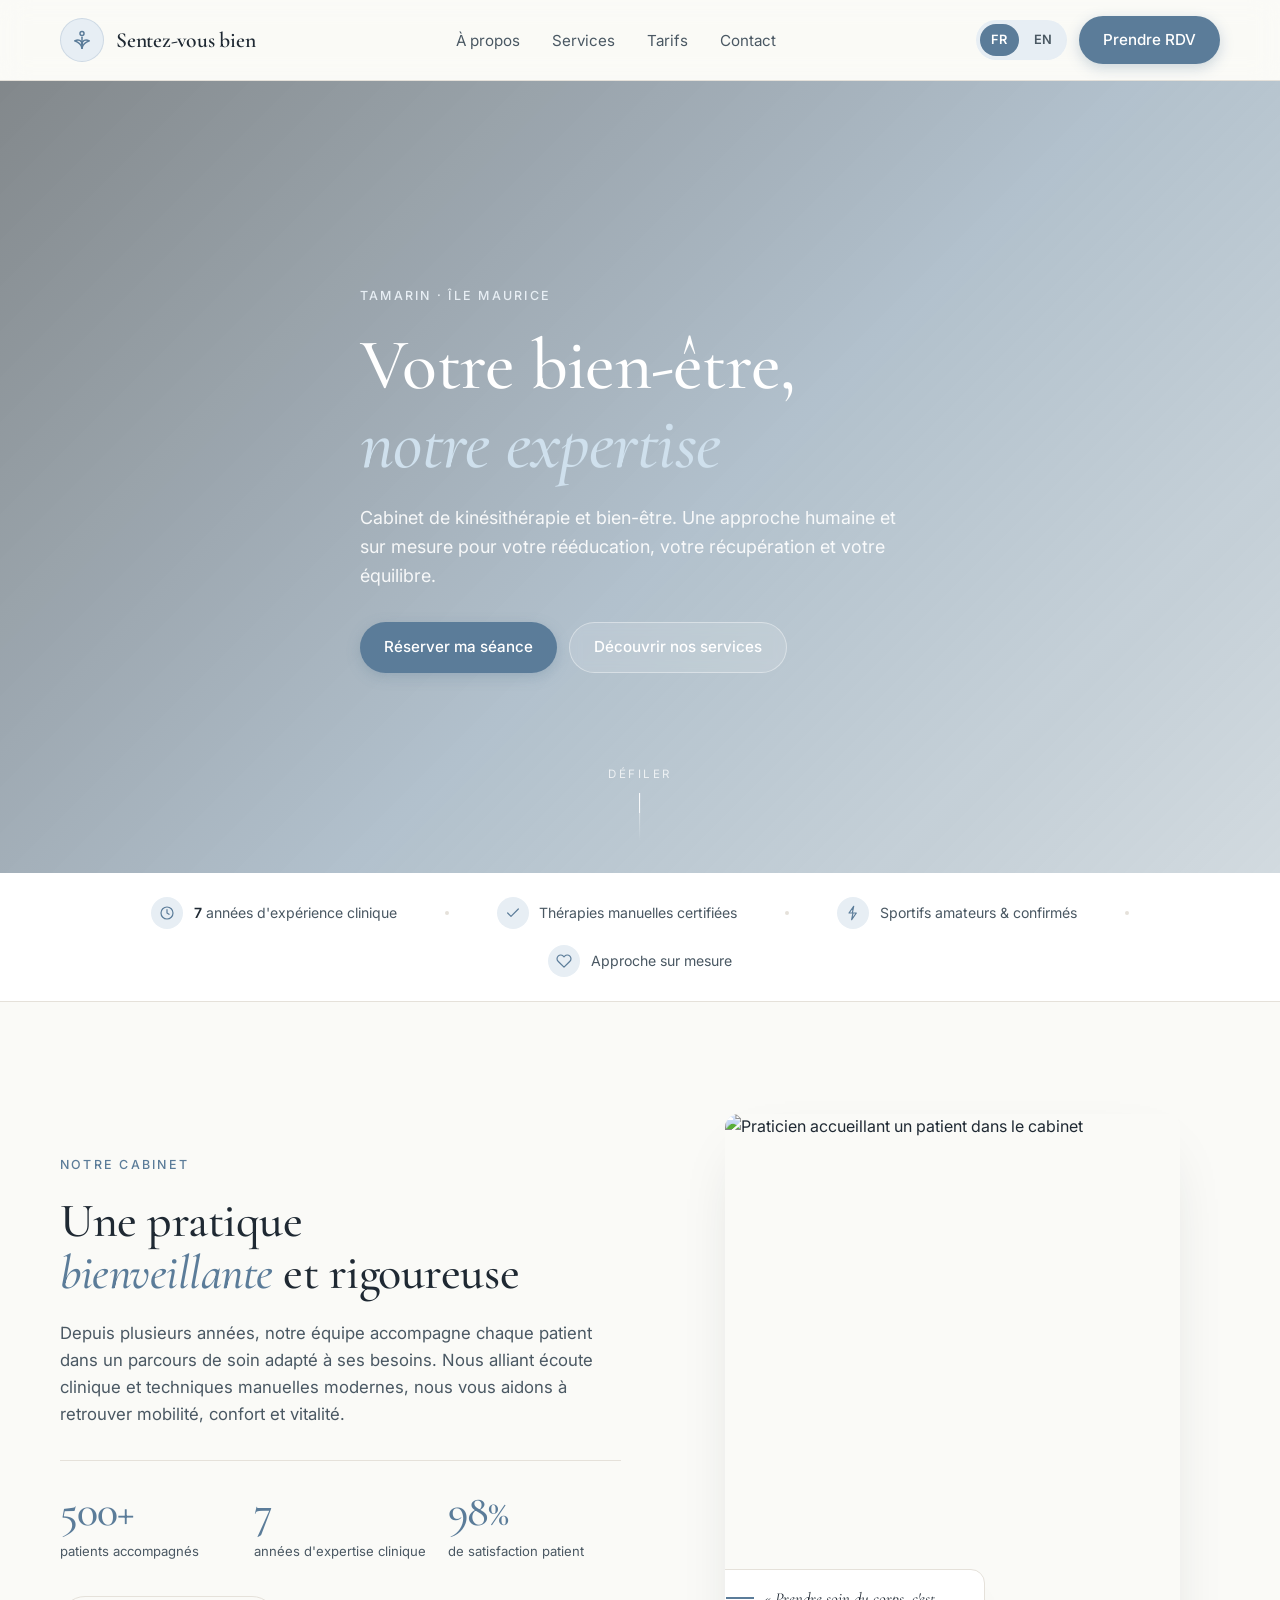
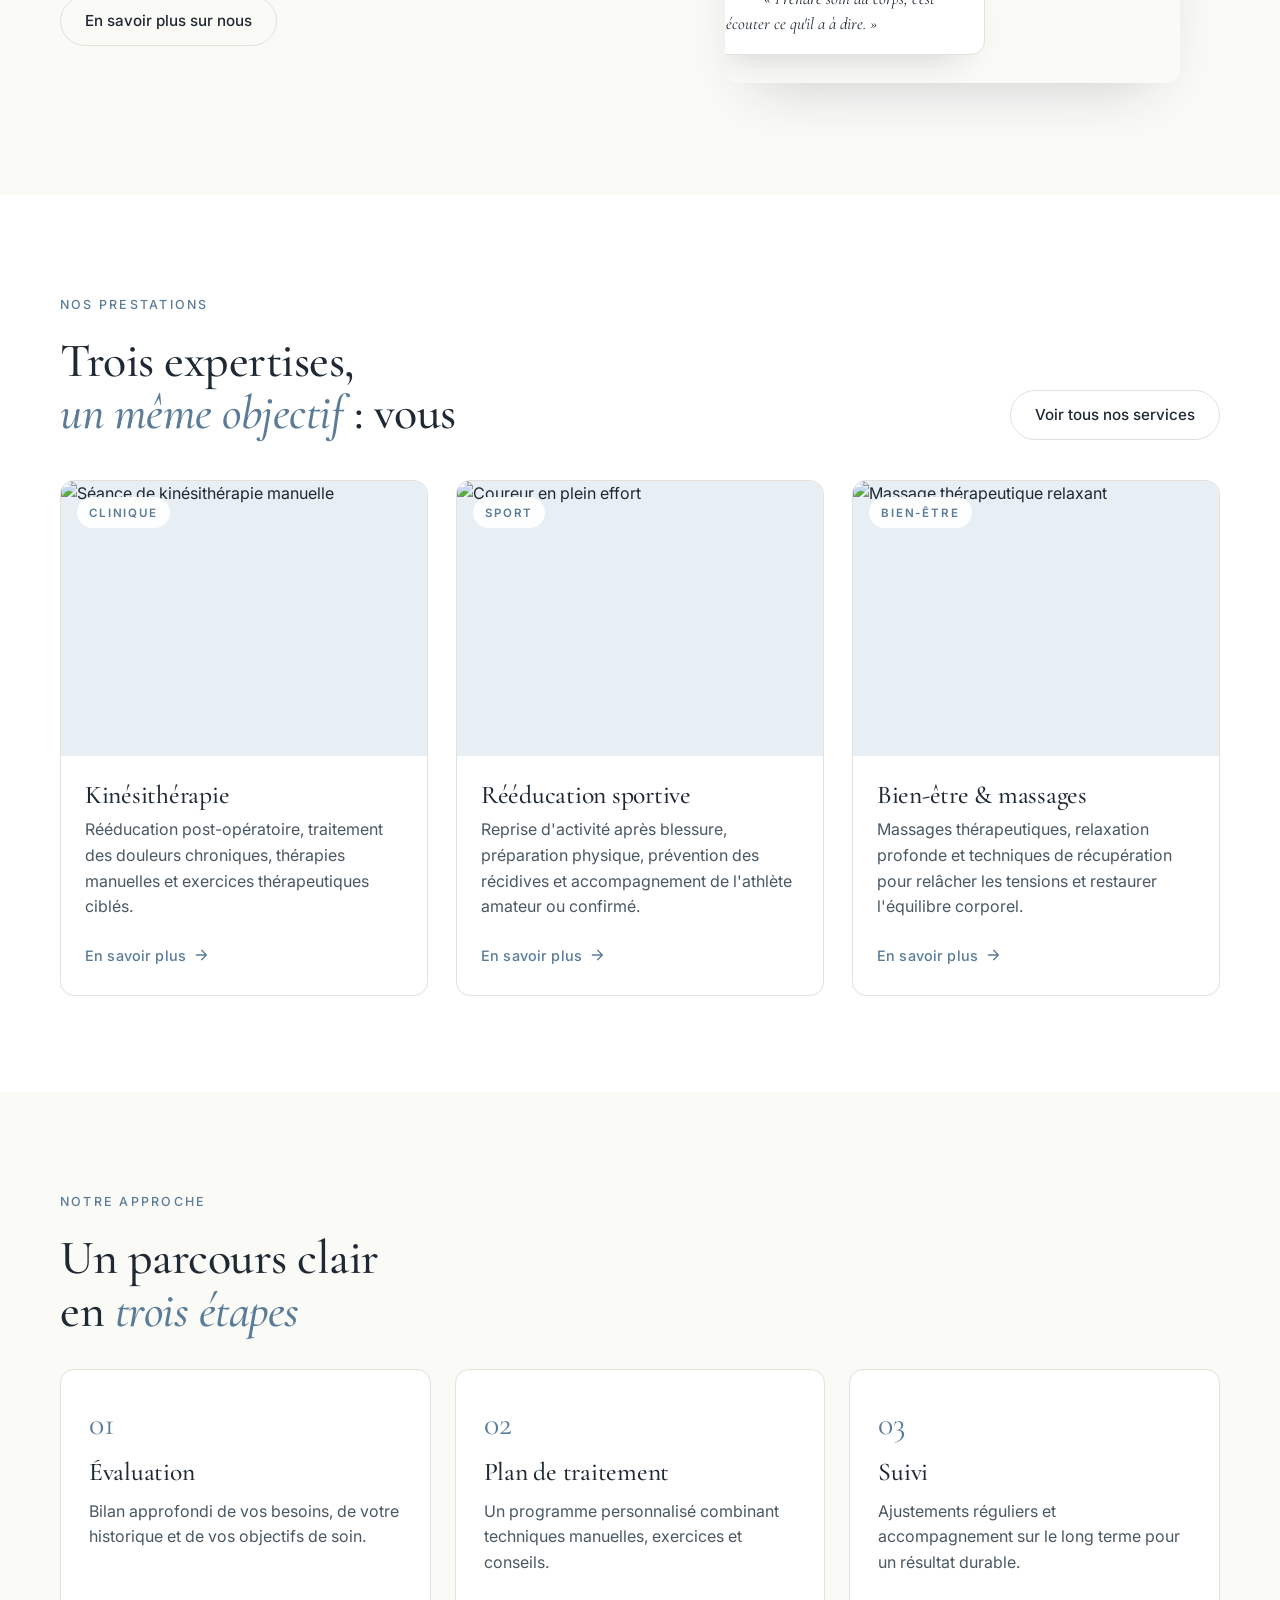
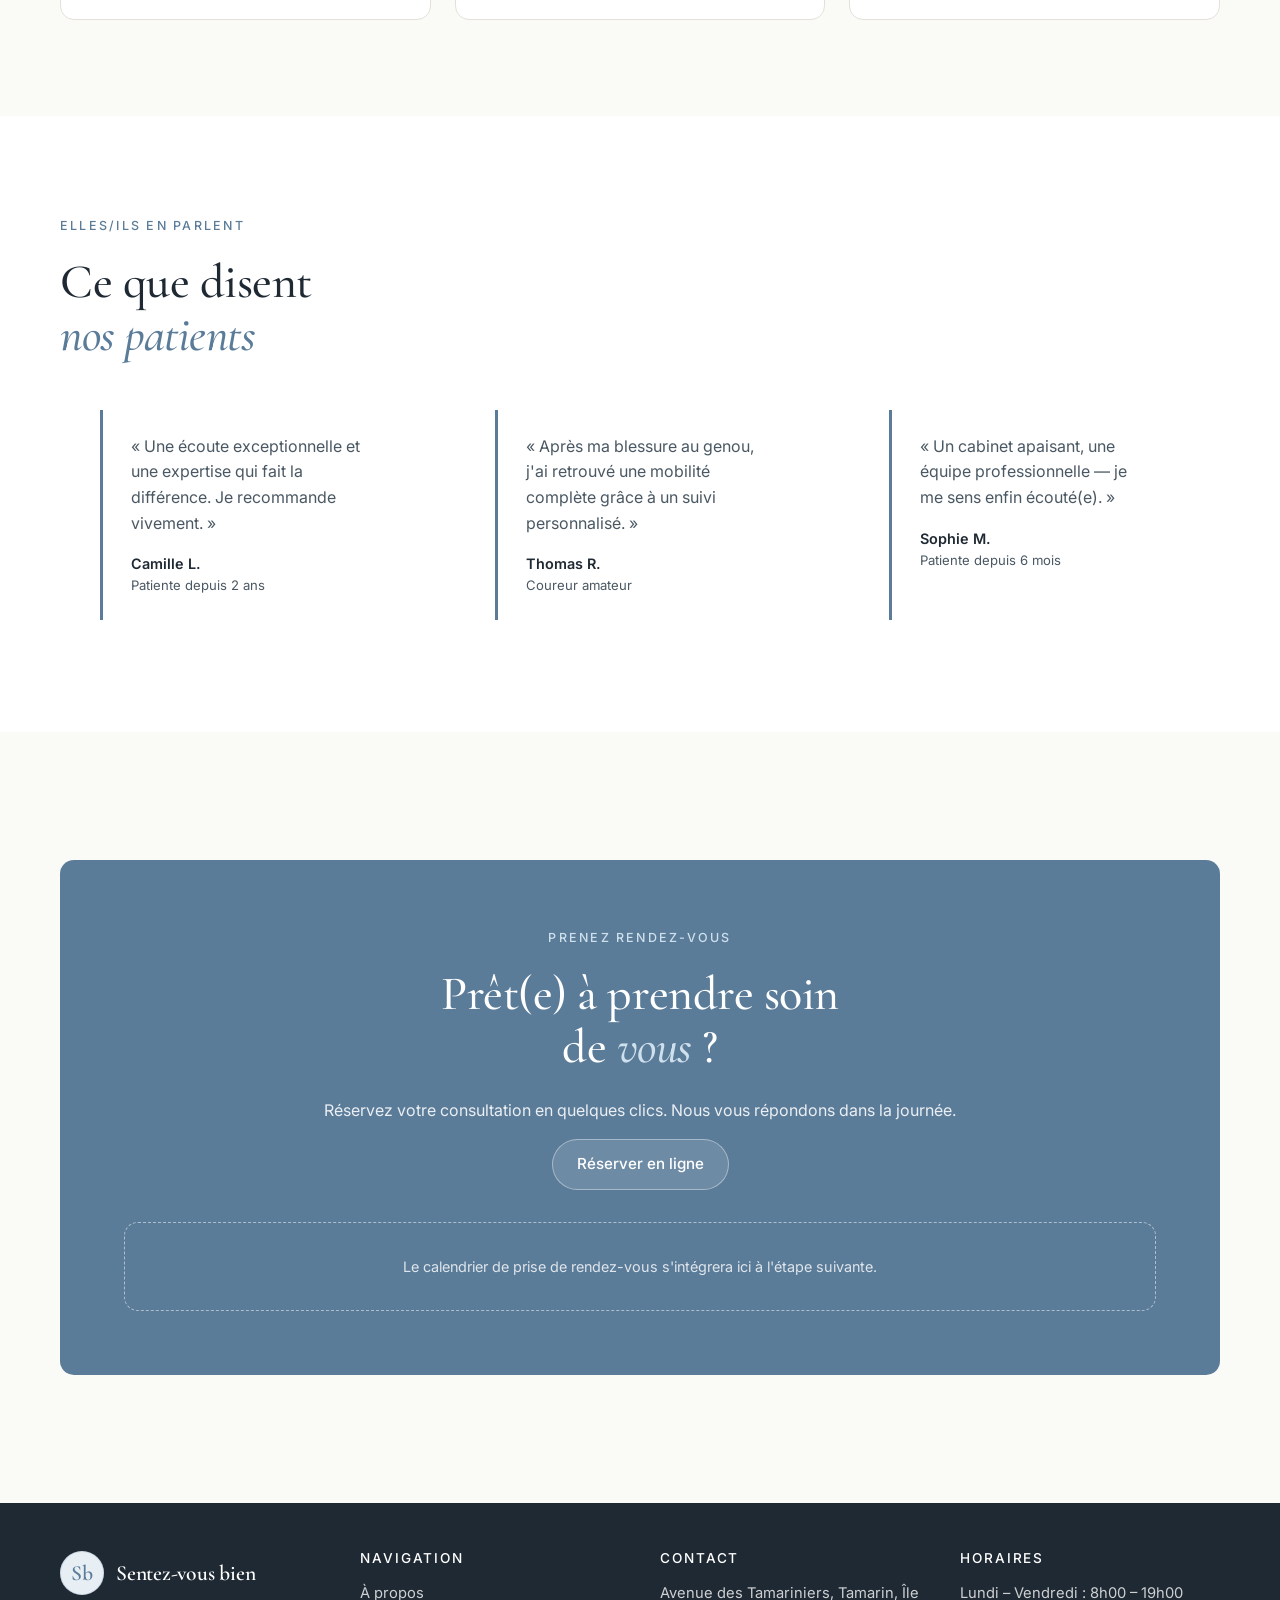
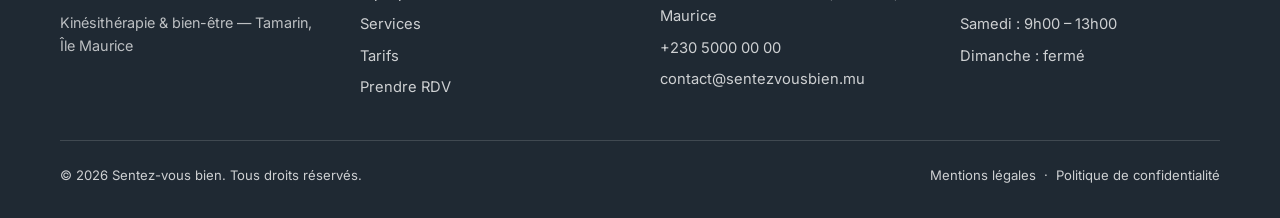
==== clinique/index.html @ 74036ab0 "feat(clinique): redesign Services cards with images + hover (step 2.4) - Header row: eyebrow + h2 on" ====
<!DOCTYPE html>
<html lang="fr">
<head>
  <meta charset="UTF-8">
  <meta name="viewport" content="width=device-width, initial-scale=1">
  <meta name="theme-color" content="#5B7C99">

  <title data-i18n="doc.title">Sentez-vous bien | Cabinet de Kinésithérapie &amp; Bien-être</title>
  <meta name="description"
        data-i18n-attr="content:doc.description"
        content="Sentez-vous bien — Cabinet de kinésithérapie et bien-être. Expertise, écoute et approche personnalisée pour votre rééducation et votre vitalité.">

  <link rel="preconnect" href="https://fonts.googleapis.com">
  <link rel="preconnect" href="https://fonts.gstatic.com" crossorigin>
  <link rel="stylesheet"
        href="https://fonts.googleapis.com/css2?family=Cormorant+Garamond:ital,wght@0,400;0,500;0,600;1,400;1,500&family=Inter:wght@400;500;600&display=swap">

  <link rel="preconnect" href="https://images.unsplash.com">

  <link rel="stylesheet" href="assets/css/style.css">
</head>
<body>

  <!-- ═══════════ NAVBAR ═══════════ -->
  <header class="navbar">
    <div class="container navbar__inner">
      <a href="#top" class="navbar__brand" aria-label="Sentez-vous bien">
        <span class="brand-dot" aria-hidden="true">
          <!-- Wellness leaf + hand stroke -->
          <svg viewBox="0 0 24 24" fill="none" stroke="currentColor" stroke-width="1.6" stroke-linecap="round" stroke-linejoin="round">
            <path d="M12 21c-1-5-5-7-8-8 4-2 8-1 8 4"/>
            <path d="M12 21c1-5 5-7 8-8-4-2-8-1-8 4"/>
            <path d="M12 21V9"/>
            <circle cx="12" cy="5" r="2.2"/>
          </svg>
        </span>
        <span>Sentez-vous bien</span>
      </a>

      <nav aria-label="Navigation principale">
        <ul class="navbar__links">
          <li><a href="#about"        data-i18n="nav.about">À propos</a></li>
          <li><a href="#services"     data-i18n="nav.services">Services</a></li>
          <li><a href="#approach"     data-i18n="nav.pricing">Tarifs</a></li>
          <li><a href="#contact"      data-i18n="nav.contact">Contact</a></li>
        </ul>
      </nav>

      <div class="navbar__right">
        <div class="lang-switch"
             role="group"
             data-i18n-attr="aria-label:lang.switchLabel"
             aria-label="Changer de langue">
          <button type="button"
                  class="lang-switch__btn is-active"
                  data-lang-btn="fr"
                  aria-pressed="true"
                  data-i18n="lang.fr">FR</button>
          <button type="button"
                  class="lang-switch__btn"
                  data-lang-btn="en"
                  aria-pressed="false"
                  data-i18n="lang.en">EN</button>
        </div>

        <a href="#booking" class="btn btn--primary" data-i18n="nav.book">Prendre RDV</a>

        <button type="button"
                class="navbar__burger"
                id="burger"
                data-i18n-attr="aria-label:nav.menuLabel"
                aria-label="Menu"
                aria-controls="mobile-nav"
                aria-expanded="false">
          <svg viewBox="0 0 24 24" fill="none" stroke="currentColor" stroke-width="1.8" stroke-linecap="round">
            <path d="M4 7h16M4 12h16M4 17h16"/>
          </svg>
        </button>
      </div>
    </div>
  </header>

  <!-- ═══════════ MOBILE NAV OVERLAY ═══════════ -->
  <div class="mobile-nav" id="mobile-nav" data-open="false" aria-hidden="true">
    <div class="mobile-nav__top">
      <span class="navbar__brand">
        <span class="brand-dot" aria-hidden="true">
          <svg viewBox="0 0 24 24" fill="none" stroke="currentColor" stroke-width="1.6" stroke-linecap="round" stroke-linejoin="round">
            <path d="M12 21c-1-5-5-7-8-8 4-2 8-1 8 4"/>
            <path d="M12 21c1-5 5-7 8-8-4-2-8-1-8 4"/>
            <path d="M12 21V9"/>
            <circle cx="12" cy="5" r="2.2"/>
          </svg>
        </span>
        <span>Sentez-vous bien</span>
      </span>
      <button type="button" class="mobile-nav__close" id="mobile-nav-close" aria-label="Fermer">
        <svg viewBox="0 0 24 24" fill="none" stroke="currentColor" stroke-width="1.8" stroke-linecap="round">
          <path d="M6 6l12 12M18 6L6 18"/>
        </svg>
      </button>
    </div>
    <ul class="mobile-nav__links">
      <li><a href="#about"    data-mobile-close data-i18n="nav.about">À propos</a></li>
      <li><a href="#services" data-mobile-close data-i18n="nav.services">Services</a></li>
      <li><a href="#approach" data-mobile-close data-i18n="nav.pricing">Tarifs</a></li>
      <li><a href="#contact"  data-mobile-close data-i18n="nav.contact">Contact</a></li>
    </ul>
    <div class="mobile-nav__footer">
      <a href="#booking" data-mobile-close class="btn btn--primary" data-i18n="nav.book">Prendre RDV</a>
    </div>
  </div>

  <!-- ═══════════ HERO (Ken Burns 3 images) ═══════════ -->
  <section class="hero" id="top">
    <div class="hero-bg hero-bg-1"
         role="img"
         data-i18n-attr="aria-label:hero.imgAlt1"
         aria-label="Séance de kinésithérapie dans un cabinet lumineux"></div>
    <div class="hero-bg hero-bg-2"
         role="img"
         data-i18n-attr="aria-label:hero.imgAlt2"
         aria-label="Intérieur apaisant d'un cabinet de bien-être"></div>
    <div class="hero-bg hero-bg-3"
         role="img"
         data-i18n-attr="aria-label:hero.imgAlt3"
         aria-label="Soins thérapeutiques par un kinésithérapeute"></div>

    <div class="hero-overlay" aria-hidden="true"></div>

    <div class="container hero__content">
      <span class="eyebrow" data-i18n="hero.eyebrow">Tamarin · Île Maurice</span>
      <h1 data-i18n="hero.title">Votre bien-être,<br><em>notre expertise</em></h1>
      <p class="hero__sub" data-i18n="hero.sub">
        Cabinet de kinésithérapie et bien-être. Une approche humaine et sur mesure
        pour votre rééducation, votre récupération et votre équilibre.
      </p>
      <div class="hero__cta">
        <a href="#booking" class="btn btn--primary" data-i18n="hero.btnBook">Réserver ma séance</a>
        <a href="#services" class="btn btn--ghost-light" data-i18n="hero.btnServices">Découvrir nos services</a>
      </div>
    </div>

    <a href="#trust" class="hero__scroll" aria-label="Défiler vers le contenu">
      <span data-i18n="hero.scroll">Défiler</span>
      <span class="hero__scroll-line" aria-hidden="true"></span>
    </a>
  </section>

  <!-- ═══════════ TRUST BAR ═══════════ -->
  <section class="trust-bar" id="trust" aria-label="Points de confiance">
    <div class="container trust-bar__inner">
      <span class="trust-item">
        <span class="trust-item__icon" aria-hidden="true">
          <svg viewBox="0 0 24 24" fill="none" stroke="currentColor" stroke-width="1.8" stroke-linecap="round" stroke-linejoin="round">
            <circle cx="12" cy="12" r="9"/>
            <path d="M12 7v5l3 2"/>
          </svg>
        </span>
        <span><strong data-i18n="trust.exp.num">7</strong>&nbsp;<span data-i18n="trust.exp.label">années d'expérience clinique</span></span>
      </span>

      <span class="trust-sep" aria-hidden="true"></span>

      <span class="trust-item">
        <span class="trust-item__icon" aria-hidden="true">
          <svg viewBox="0 0 24 24" fill="none" stroke="currentColor" stroke-width="1.8" stroke-linecap="round" stroke-linejoin="round">
            <path d="M20 6L9 17l-5-5"/>
          </svg>
        </span>
        <span data-i18n="trust.certified">Thérapies manuelles certifiées</span>
      </span>

      <span class="trust-sep" aria-hidden="true"></span>

      <span class="trust-item">
        <span class="trust-item__icon" aria-hidden="true">
          <svg viewBox="0 0 24 24" fill="none" stroke="currentColor" stroke-width="1.8" stroke-linecap="round" stroke-linejoin="round">
            <path d="M13 2l-2 10h6l-7 10 2-10H6z"/>
          </svg>
        </span>
        <span data-i18n="trust.athletes">Sportifs amateurs &amp; confirmés</span>
      </span>

      <span class="trust-sep" aria-hidden="true"></span>

      <span class="trust-item">
        <span class="trust-item__icon" aria-hidden="true">
          <svg viewBox="0 0 24 24" fill="none" stroke="currentColor" stroke-width="1.8" stroke-linecap="round" stroke-linejoin="round">
            <path d="M20.84 4.61a5.5 5.5 0 00-7.78 0L12 5.67l-1.06-1.06a5.5 5.5 0 00-7.78 7.78l1.06 1.06L12 21.23l7.78-7.78 1.06-1.06a5.5 5.5 0 000-7.78z"/>
          </svg>
        </span>
        <span data-i18n="trust.tailored">Approche sur mesure</span>
      </span>
    </div>
  </section>

  <!-- ═══════════ ABOUT TEASER ═══════════ -->
  <section class="section about" id="about">
    <div class="container">
      <div class="about__grid">
        <div class="about__content">
          <span class="eyebrow" data-i18n="about.eyebrow">Notre cabinet</span>
          <h2 data-i18n="about.title">Une pratique<br><em>bienveillante</em> et rigoureuse</h2>
          <p data-i18n="about.body">
            Depuis plusieurs années, notre équipe accompagne chaque patient dans un
            parcours de soin adapté à ses besoins. Nous alliant écoute clinique et
            techniques manuelles modernes, nous vous aidons à retrouver mobilité,
            confort et vitalité.
          </p>

          <div class="about__stats">
            <div class="stat">
              <span class="stat__num" data-i18n="about.stat1.num">500+</span>
              <span class="stat__label" data-i18n="about.stat1.label">patients accompagnés</span>
            </div>
            <div class="stat">
              <span class="stat__num" data-i18n="about.stat2.num">7</span>
              <span class="stat__label" data-i18n="about.stat2.label">années d'expertise clinique</span>
            </div>
            <div class="stat">
              <span class="stat__num" data-i18n="about.stat3.num">98<small>%</small></span>
              <span class="stat__label" data-i18n="about.stat3.label">de satisfaction patient</span>
            </div>
          </div>

          <a href="#" class="btn btn--outline" data-i18n="about.btn">En savoir plus sur nous</a>
        </div>

        <figure class="about__media">
          <img src="https://images.unsplash.com/photo-1576091160399-112ba8d25d1d?w=1200&q=85&fit=crop"
               loading="lazy"
               data-i18n-attr="alt:about.imgAlt"
               alt="Praticien accueillant un patient dans le cabinet">
          <figcaption class="about__quote" data-i18n="about.quote">
            « Prendre soin du corps, c'est écouter ce qu'il a à dire. »
          </figcaption>
        </figure>
      </div>
    </div>
  </section>

  <!-- ═══════════ SERVICES PREVIEW ═══════════ -->
  <section class="section section--alt" id="services">
    <div class="container">
      <div class="services__head">
        <div>
          <span class="eyebrow" data-i18n="services.eyebrow">Nos prestations</span>
          <h2 data-i18n="services.title">Trois expertises,<br><em>un même objectif</em> : vous</h2>
        </div>
        <a href="#" class="btn btn--outline" data-i18n="services.btn">Voir tous nos services</a>
      </div>

      <div class="services-grid">
        <article class="service-card">
          <div class="service-card__media">
            <img src="https://images.unsplash.com/photo-1571902943202-507ec2618e8f?w=900&q=85&fit=crop"
                 loading="lazy"
                 data-i18n-attr="alt:services.s1.imgAlt"
                 alt="Séance de kinésithérapie manuelle">
            <span class="service-card__tag" data-i18n="services.s1.tag">Clinique</span>
          </div>
          <div class="service-card__body">
            <h3 data-i18n="services.s1.title">Kinésithérapie</h3>
            <p data-i18n="services.s1.body">
              Rééducation post-opératoire, traitement des douleurs chroniques,
              thérapies manuelles et exercices thérapeutiques ciblés.
            </p>
            <a href="#" class="service-card__link">
              <span data-i18n="services.learnMore">En savoir plus</span>
              <svg viewBox="0 0 24 24" fill="none" stroke="currentColor" stroke-width="2" stroke-linecap="round" stroke-linejoin="round" aria-hidden="true"><path d="M5 12h14M13 5l7 7-7 7"/></svg>
            </a>
          </div>
        </article>

        <article class="service-card">
          <div class="service-card__media">
            <img src="https://images.unsplash.com/photo-1517836357463-d25dfeac3438?w=900&q=85&fit=crop"
                 loading="lazy"
                 data-i18n-attr="alt:services.s2.imgAlt"
                 alt="Coureur en plein effort">
            <span class="service-card__tag" data-i18n="services.s2.tag">Sport</span>
          </div>
          <div class="service-card__body">
            <h3 data-i18n="services.s2.title">Rééducation sportive</h3>
            <p data-i18n="services.s2.body">
              Reprise d'activité après blessure, préparation physique, prévention
              des récidives et accompagnement de l'athlète amateur ou confirmé.
            </p>
            <a href="#" class="service-card__link">
              <span data-i18n="services.learnMore">En savoir plus</span>
              <svg viewBox="0 0 24 24" fill="none" stroke="currentColor" stroke-width="2" stroke-linecap="round" stroke-linejoin="round" aria-hidden="true"><path d="M5 12h14M13 5l7 7-7 7"/></svg>
            </a>
          </div>
        </article>

        <article class="service-card">
          <div class="service-card__media">
            <img src="https://images.unsplash.com/photo-1600334129128-685c5582fd35?w=900&q=85&fit=crop"
                 loading="lazy"
                 data-i18n-attr="alt:services.s3.imgAlt"
                 alt="Massage thérapeutique relaxant">
            <span class="service-card__tag" data-i18n="services.s3.tag">Bien-être</span>
          </div>
          <div class="service-card__body">
            <h3 data-i18n="services.s3.title">Bien-être &amp; massages</h3>
            <p data-i18n="services.s3.body">
              Massages thérapeutiques, relaxation profonde et techniques de
              récupération pour relâcher les tensions et restaurer l'équilibre corporel.
            </p>
            <a href="#" class="service-card__link">
              <span data-i18n="services.learnMore">En savoir plus</span>
              <svg viewBox="0 0 24 24" fill="none" stroke="currentColor" stroke-width="2" stroke-linecap="round" stroke-linejoin="round" aria-hidden="true"><path d="M5 12h14M13 5l7 7-7 7"/></svg>
            </a>
          </div>
        </article>
      </div>
    </div>
  </section>

  <!-- ═══════════ APPROACH ═══════════ -->
  <section class="section" id="approach">
    <div class="container">
      <span class="eyebrow" data-i18n="approach.eyebrow">Notre approche</span>
      <h2 data-i18n="approach.title">Un parcours clair<br>en <em>trois étapes</em></h2>

      <div class="cards">
        <article class="card">
          <span class="card__num" data-i18n="approach.step1.num">01</span>
          <h3 data-i18n="approach.step1.title">Évaluation</h3>
          <p data-i18n="approach.step1.body">
            Bilan approfondi de vos besoins, de votre historique et de vos
            objectifs de soin.
          </p>
        </article>
        <article class="card">
          <span class="card__num" data-i18n="approach.step2.num">02</span>
          <h3 data-i18n="approach.step2.title">Plan de traitement</h3>
          <p data-i18n="approach.step2.body">
            Un programme personnalisé combinant techniques manuelles, exercices
            et conseils.
          </p>
        </article>
        <article class="card">
          <span class="card__num" data-i18n="approach.step3.num">03</span>
          <h3 data-i18n="approach.step3.title">Suivi</h3>
          <p data-i18n="approach.step3.body">
            Ajustements réguliers et accompagnement sur le long terme pour un
            résultat durable.
          </p>
        </article>
      </div>
    </div>
  </section>

  <!-- ═══════════ TESTIMONIALS ═══════════ -->
  <section class="section section--alt" id="testimonials">
    <div class="container">
      <span class="eyebrow" data-i18n="testimonials.eyebrow">Elles/ils en parlent</span>
      <h2 data-i18n="testimonials.title">Ce que disent<br><em>nos patients</em></h2>

      <div class="cards">
        <blockquote class="testimonial">
          <p data-i18n="testimonials.t1.quote">
            « Une écoute exceptionnelle et une expertise qui fait la différence. »
          </p>
          <div class="testimonial__author" data-i18n="testimonials.t1.name">Camille L.</div>
          <div class="testimonial__role" data-i18n="testimonials.t1.role">Patiente depuis 2 ans</div>
        </blockquote>
        <blockquote class="testimonial">
          <p data-i18n="testimonials.t2.quote">
            « Après ma blessure au genou, j'ai retrouvé une mobilité complète. »
          </p>
          <div class="testimonial__author" data-i18n="testimonials.t2.name">Thomas R.</div>
          <div class="testimonial__role" data-i18n="testimonials.t2.role">Coureur amateur</div>
        </blockquote>
        <blockquote class="testimonial">
          <p data-i18n="testimonials.t3.quote">
            « Un cabinet apaisant, une équipe professionnelle. »
          </p>
          <div class="testimonial__author" data-i18n="testimonials.t3.name">Sophie M.</div>
          <div class="testimonial__role" data-i18n="testimonials.t3.role">Patiente depuis 6 mois</div>
        </blockquote>
      </div>
    </div>
  </section>

  <!-- ═══════════ CTA BOOKING (Calendly slot) ═══════════ -->
  <section class="section" id="booking">
    <div class="container">
      <div class="cta-booking">
        <span class="eyebrow" data-i18n="cta.eyebrow">Prenez rendez-vous</span>
        <h2 data-i18n="cta.title">Prêt(e) à prendre soin<br>de <em>vous</em> ?</h2>
        <p data-i18n="cta.sub">
          Réservez votre consultation en quelques clics. Nous vous répondons dans la journée.
        </p>
        <a href="https://calendly.com/djungo974" target="_blank" rel="noopener"
           class="btn btn--ghost-light" data-i18n="cta.btn">Réserver en ligne</a>

        <!-- Calendly inline widget will be mounted here at step 3 -->
        <div class="calendly-slot" id="calendly-inline" aria-live="polite">
          <span data-i18n="cta.widgetNote">
            Le calendrier de prise de rendez-vous s'intégrera ici à l'étape suivante.
          </span>
        </div>
      </div>
    </div>
  </section>

  <!-- ═══════════ FOOTER ═══════════ -->
  <footer class="footer" id="contact">
    <div class="container">
      <div class="footer__grid">
        <div>
          <div class="navbar__brand" style="color:#fff;margin-bottom:1rem;">
            <span class="brand-dot" aria-hidden="true">Sb</span>
            <span>Sentez-vous bien</span>
          </div>
          <p style="color:rgba(255,255,255,0.7);font-size:0.9rem;"
             data-i18n="footer.tagline">
            Kinésithérapie &amp; bien-être — Tamarin, Île Maurice
          </p>
        </div>

        <div>
          <h4 data-i18n="footer.navTitle">Navigation</h4>
          <ul>
            <li><a href="#about"    data-i18n="nav.about">À propos</a></li>
            <li><a href="#services" data-i18n="nav.services">Services</a></li>
            <li><a href="#pricing"  data-i18n="nav.pricing">Tarifs</a></li>
            <li><a href="#booking"  data-i18n="nav.book">Prendre RDV</a></li>
          </ul>
        </div>

        <div>
          <h4 data-i18n="footer.contactTitle">Contact</h4>
          <ul>
            <li data-i18n="footer.address">Avenue des Tamariniers, Tamarin, Île Maurice</li>
            <li><a href="tel:+2305000000" data-i18n="footer.phone">+230 5000 00 00</a></li>
            <li><a href="mailto:contact@sentezvousbien.mu" data-i18n="footer.email">contact@sentezvousbien.mu</a></li>
          </ul>
        </div>

        <div>
          <h4 data-i18n="footer.hoursTitle">Horaires</h4>
          <ul>
            <li data-i18n="footer.hoursWeek">Lundi – Vendredi : 8h00 – 19h00</li>
            <li data-i18n="footer.hoursSat">Samedi : 9h00 – 13h00</li>
            <li data-i18n="footer.hoursSun">Dimanche : fermé</li>
          </ul>
        </div>
      </div>

      <div class="footer__bottom">
        <span data-i18n="footer.copyright">© 2026 Sentez-vous bien. Tous droits réservés.</span>
        <span>
          <a href="#" data-i18n="footer.legal">Mentions légales</a>
          &nbsp;·&nbsp;
          <a href="#" data-i18n="footer.privacy">Politique de confidentialité</a>
        </span>
      </div>
    </div>
  </footer>

  <script src="assets/js/i18n.js" defer></script>
  <script src="assets/js/ui.js" defer></script>
</body>
</html>
---- clinique/assets/css/style.css ----
/* ════════════════════════════════════════════════════════════
   Sentez-vous bien — Placeholder stylesheet (Step 1)
   Only the hero (Ken Burns crossfade) is fully styled here.
   Full editorial design will land in Step 2.
   ════════════════════════════════════════════════════════════ */

:root {
  --color-primary:      #5B7C99;
  --color-primary-dark: #3F5B74;
  --color-primary-soft: #E7EEF4;
  --color-ink:          #1F2933;
  --color-ink-soft:     #4A5863;
  --color-bg:           #FAFAF7;
  --color-surface:      #FFFFFF;
  --color-border:       #E5E1DA;

  --font-serif: 'Cormorant Garamond', 'Playfair Display', Georgia, serif;
  --font-sans:  'Inter', -apple-system, BlinkMacSystemFont, 'Segoe UI', sans-serif;

  --radius-pill: 999px;
  --radius-md:   14px;

  --container:   1240px;
  --gutter:      clamp(1.25rem, 4vw, 2.5rem);
}

*, *::before, *::after { box-sizing: border-box; }

html { scroll-behavior: smooth; -webkit-text-size-adjust: 100%; }

body {
  margin: 0;
  font-family: var(--font-sans);
  font-size: 16px;
  line-height: 1.6;
  color: var(--color-ink);
  background: var(--color-bg);
  -webkit-font-smoothing: antialiased;
  text-rendering: optimizeLegibility;
}

img, svg, video { max-width: 100%; height: auto; display: block; }

a { color: inherit; text-decoration: none; }

button { font: inherit; cursor: pointer; border: none; background: none; }

h1, h2, h3, h4 {
  font-family: var(--font-serif);
  font-weight: 500;
  line-height: 1.1;
  letter-spacing: -0.01em;
  color: var(--color-ink);
  margin: 0 0 0.5em;
}

h1 { font-size: clamp(2.5rem, 6vw, 4.5rem); }
h2 { font-size: clamp(2rem, 4vw, 3rem); }
h3 { font-size: clamp(1.3rem, 2vw, 1.6rem); }

em { font-style: italic; color: var(--color-primary); }

p { margin: 0 0 1em; color: var(--color-ink-soft); }

.container {
  max-width: var(--container);
  margin-inline: auto;
  padding-inline: var(--gutter);
}

.eyebrow {
  display: inline-block;
  font-size: 0.78rem;
  font-weight: 500;
  letter-spacing: 0.18em;
  text-transform: uppercase;
  color: var(--color-primary);
  margin-bottom: 1.25rem;
}

/* ── Navbar ────────────────────────────────────────── */
.navbar {
  position: sticky;
  top: 0;
  z-index: 50;
  background: rgba(250, 250, 247, 0.82);
  backdrop-filter: saturate(180%) blur(14px);
  -webkit-backdrop-filter: saturate(180%) blur(14px);
  border-bottom: 1px solid var(--color-border);
}

.navbar__inner {
  display: flex;
  align-items: center;
  justify-content: space-between;
  gap: 1.5rem;
  padding-block: 1rem;
}

.navbar__brand {
  display: flex;
  align-items: center;
  gap: 0.75rem;
  font-family: var(--font-serif);
  font-size: 1.35rem;
  font-weight: 600;
  color: var(--color-ink);
  letter-spacing: -0.01em;
}

.brand-dot {
  width: 44px; height: 44px;
  border-radius: 50%;
  background: var(--color-primary-soft);
  display: grid; place-items: center;
  color: var(--color-primary);
  flex-shrink: 0;
  box-shadow: inset 0 0 0 1px rgba(91,124,153,0.18);
}
.brand-dot svg { width: 22px; height: 22px; }

.navbar__links {
  display: flex;
  list-style: none;
  padding: 0; margin: 0;
  gap: 2rem;
}

.navbar__links a {
  position: relative;
  font-size: 0.95rem;
  color: var(--color-ink-soft);
  padding-block: 0.3rem;
  transition: color 0.2s;
}

.navbar__links a::after {
  content: "";
  position: absolute;
  left: 0; right: 0; bottom: -2px;
  height: 1.5px;
  background: var(--color-primary);
  transform: scaleX(0);
  transform-origin: center;
  transition: transform 0.25s ease;
}
.navbar__links a:hover { color: var(--color-primary); }
.navbar__links a:hover::after { transform: scaleX(1); }

.navbar__right {
  display: flex;
  align-items: center;
  gap: 0.75rem;
}

/* Mobile burger ── only visible < 820px */
.navbar__burger {
  display: none;
  width: 44px; height: 44px;
  border-radius: 50%;
  background: var(--color-primary-soft);
  color: var(--color-primary);
  align-items: center;
  justify-content: center;
  transition: background 0.2s;
}
.navbar__burger:hover { background: #D8E4EE; }
.navbar__burger svg { width: 22px; height: 22px; }

/* Mobile overlay ── hidden by default */
.mobile-nav {
  position: fixed;
  inset: 0;
  z-index: 100;
  background: var(--color-bg);
  padding: 1.5rem var(--gutter);
  display: none;
  flex-direction: column;
  animation: mobileNavIn 0.3s ease;
}
.mobile-nav[data-open="true"] { display: flex; }

.mobile-nav__top {
  display: flex;
  align-items: center;
  justify-content: space-between;
  margin-bottom: 3rem;
}
.mobile-nav__close {
  width: 44px; height: 44px;
  border-radius: 50%;
  background: var(--color-primary-soft);
  color: var(--color-primary);
  display: grid; place-items: center;
}
.mobile-nav__close svg { width: 22px; height: 22px; }

.mobile-nav__links {
  list-style: none;
  padding: 0; margin: 0;
  display: flex;
  flex-direction: column;
  gap: 1.5rem;
}
.mobile-nav__links a {
  font-family: var(--font-serif);
  font-size: 2rem;
  color: var(--color-ink);
}

.mobile-nav__footer {
  margin-top: auto;
  padding-top: 2rem;
  display: flex;
  flex-direction: column;
  gap: 1rem;
}

@keyframes mobileNavIn {
  from { opacity: 0; transform: translateY(8px); }
  to   { opacity: 1; transform: translateY(0); }
}

.lang-switch {
  display: inline-flex;
  align-items: center;
  gap: 0.25rem;
  padding: 0.25rem;
  background: var(--color-primary-soft);
  border-radius: var(--radius-pill);
}

.lang-switch__btn {
  padding: 0.35rem 0.7rem;
  font-size: 0.8rem;
  font-weight: 600;
  color: var(--color-ink-soft);
  border-radius: var(--radius-pill);
  transition: background 0.2s, color 0.2s;
}

.lang-switch__btn.is-active {
  background: var(--color-primary);
  color: #fff;
}

.btn {
  display: inline-flex;
  align-items: center;
  gap: 0.5rem;
  padding: 0.75rem 1.5rem;
  border-radius: var(--radius-pill);
  font-size: 0.95rem;
  font-weight: 500;
  transition: transform 0.15s, background 0.2s, color 0.2s, box-shadow 0.2s;
}

.btn--primary {
  background: var(--color-primary);
  color: #fff;
  box-shadow: 0 4px 14px rgba(91, 124, 153, 0.3);
}
.btn--primary:hover { background: var(--color-primary-dark); transform: translateY(-1px); }

.btn--outline {
  background: transparent;
  color: var(--color-ink);
  border: 1px solid var(--color-border);
}
.btn--outline:hover { border-color: var(--color-primary); color: var(--color-primary); }

.btn--ghost-light {
  background: rgba(255, 255, 255, 0.12);
  color: #fff;
  border: 1px solid rgba(255, 255, 255, 0.4);
  backdrop-filter: blur(6px);
}
.btn--ghost-light:hover { background: rgba(255, 255, 255, 0.2); }

/* ── Hero — Ken Burns crossfade (3 images) ────────── */
.hero {
  position: relative;
  min-height: 88vh;
  display: flex;
  align-items: center;
  overflow: hidden;
  color: #fff;
}

.hero-bg {
  position: absolute;
  inset: 0;
  background-size: cover;
  background-position: center;
  background-repeat: no-repeat;
  opacity: 0;
  will-change: transform, opacity;
  animation: kenBurns 24s ease-in-out infinite;
}

.hero-bg-1 {
  background-image: url('https://images.unsplash.com/photo-1571019614242-c5c5dee9f50b?w=1920&q=85&fit=crop');
  animation-delay: 0s;
}
.hero-bg-2 {
  background-image: url('https://images.unsplash.com/photo-1544367567-0f2fcb009e0b?w=1920&q=85&fit=crop');
  animation-delay: -8s;
}
.hero-bg-3 {
  background-image: url('https://images.unsplash.com/photo-1540555700478-4be289fbecef?w=1920&q=85&fit=crop');
  animation-delay: -16s;
}

@keyframes kenBurns {
  0%   { opacity: 0; transform: scale(1.00) translate(0%, 0%); }
  8%   { opacity: 1; }
  33%  { opacity: 1; }
  41%  { opacity: 0; }
  100% { opacity: 0; transform: scale(1.15) translate(-2%, -1%); }
}

@media (prefers-reduced-motion: reduce) {
  .hero-bg { animation: none; opacity: 1; }
  .hero-bg-2, .hero-bg-3 { display: none; }
}

.hero-overlay {
  position: absolute;
  inset: 0;
  background: linear-gradient(
    135deg,
    rgba(31, 41, 51, 0.55) 0%,
    rgba(91, 124, 153, 0.45) 55%,
    rgba(91, 124, 153, 0.25) 100%
  );
}

.hero__content {
  position: relative;
  z-index: 2;
  max-width: 680px;
  padding-block: 5rem;
}

.hero .eyebrow { color: #E7EEF4; }

.hero h1 { color: #fff; margin-bottom: 1.25rem; }
.hero h1 em { color: #CFE0ED; font-style: italic; }

.hero__sub {
  font-size: clamp(1.05rem, 1.4vw, 1.2rem);
  color: rgba(255, 255, 255, 0.9);
  max-width: 560px;
  margin-bottom: 2rem;
}

.hero__cta { display: flex; flex-wrap: wrap; gap: 0.75rem; }

/* Hero scroll indicator ── discreet line + arrow at bottom */
.hero__scroll {
  position: absolute;
  left: 50%;
  bottom: 2rem;
  transform: translateX(-50%);
  z-index: 3;
  display: inline-flex;
  flex-direction: column;
  align-items: center;
  gap: 0.6rem;
  color: rgba(255, 255, 255, 0.75);
  font-size: 0.72rem;
  letter-spacing: 0.22em;
  text-transform: uppercase;
  transition: color 0.2s;
}
.hero__scroll:hover { color: #fff; }
.hero__scroll-line {
  width: 1px;
  height: 48px;
  background: linear-gradient(to bottom, rgba(255,255,255,0.8), rgba(255,255,255,0));
  position: relative;
  overflow: hidden;
}
.hero__scroll-line::after {
  content: "";
  position: absolute;
  top: 0; left: 0;
  width: 100%;
  height: 40%;
  background: rgba(255, 255, 255, 0.95);
  animation: scrollDot 2.2s ease-in-out infinite;
}
@keyframes scrollDot {
  0%   { transform: translateY(-100%); }
  100% { transform: translateY(250%); }
}
@media (prefers-reduced-motion: reduce) {
  .hero__scroll-line::after { animation: none; }
}
@media (max-width: 540px) {
  .hero__scroll { display: none; }
}

/* ── Trust bar ── */
.trust-bar {
  background: var(--color-surface);
  border-bottom: 1px solid var(--color-border);
  padding-block: 1.5rem;
}
.trust-bar__inner {
  display: flex;
  flex-wrap: wrap;
  align-items: center;
  justify-content: center;
  gap: clamp(1rem, 4vw, 3rem);
  row-gap: 1rem;
}
.trust-item {
  display: inline-flex;
  align-items: center;
  gap: 0.65rem;
  font-size: 0.88rem;
  color: var(--color-ink-soft);
}
.trust-item__icon {
  width: 32px; height: 32px;
  border-radius: 50%;
  display: grid; place-items: center;
  background: var(--color-primary-soft);
  color: var(--color-primary);
  flex-shrink: 0;
}
.trust-item__icon svg { width: 16px; height: 16px; }
.trust-item strong {
  color: var(--color-ink);
  font-weight: 600;
}
.trust-sep {
  width: 4px; height: 4px;
  border-radius: 50%;
  background: var(--color-border);
}
@media (max-width: 680px) {
  .trust-sep { display: none; }
}

/* ── Generic section placeholders (Step 1) ────────── */
.section {
  padding-block: clamp(3rem, 8vw, 6rem);
}

.section--alt { background: var(--color-surface); }

.img-placeholder {
  background: var(--color-primary-soft);
  border: 1px dashed var(--color-primary);
  border-radius: var(--radius-md);
  min-height: 260px;
  display: grid;
  place-items: center;
  color: var(--color-primary);
  font-size: 0.85rem;
  letter-spacing: 0.04em;
  text-align: center;
  padding: 1rem;
}

/* ── About section ─────────────────────────────────── */
.about {
  position: relative;
}
.about__grid {
  display: grid;
  grid-template-columns: 1.05fr 1fr;
  gap: clamp(2rem, 5vw, 4.5rem);
  align-items: center;
}
@media (max-width: 880px) {
  .about__grid { grid-template-columns: 1fr; gap: 2.5rem; }
}

.about__content h2 { margin-bottom: 1.25rem; }
.about__content p  { font-size: 1.05rem; max-width: 52ch; }

.about__stats {
  display: grid;
  grid-template-columns: repeat(3, 1fr);
  gap: 1.25rem;
  margin-block: 2rem;
  padding-top: 1.75rem;
  border-top: 1px solid var(--color-border);
}
@media (max-width: 540px) {
  .about__stats { grid-template-columns: 1fr 1fr; }
  .about__stats .stat:last-child { grid-column: 1 / -1; }
}
.stat__num {
  display: block;
  font-family: var(--font-serif);
  font-size: clamp(2rem, 4vw, 2.75rem);
  line-height: 1;
  font-weight: 500;
  color: var(--color-primary);
  margin-bottom: 0.35rem;
  letter-spacing: -0.02em;
}
.stat__label {
  font-size: 0.82rem;
  color: var(--color-ink-soft);
  line-height: 1.35;
}

.about__media {
  position: relative;
  aspect-ratio: 4 / 5;
  border-radius: var(--radius-md);
  overflow: hidden;
  box-shadow: 0 25px 60px -30px rgba(31, 41, 51, 0.25);
}
.about__media img {
  position: absolute;
  inset: 0;
  width: 100%; height: 100%;
  object-fit: cover;
}

/* Floating quote card overlapping the image */
.about__quote {
  position: absolute;
  left: -1.25rem;
  bottom: 1.75rem;
  max-width: 280px;
  background: var(--color-surface);
  border: 1px solid var(--color-border);
  border-radius: var(--radius-md);
  padding: 1.1rem 1.25rem;
  box-shadow: 0 20px 40px -24px rgba(31, 41, 51, 0.25);
  font-family: var(--font-serif);
  font-size: 1.05rem;
  font-style: italic;
  line-height: 1.45;
  color: var(--color-ink);
}
.about__quote::before {
  content: "";
  display: inline-block;
  width: 28px; height: 1.5px;
  background: var(--color-primary);
  vertical-align: middle;
  margin-right: 0.6rem;
  transform: translateY(-3px);
}
@media (max-width: 880px) {
  .about__quote { left: 1rem; bottom: 1rem; max-width: 70%; }
}

.cards {
  display: grid;
  grid-template-columns: repeat(auto-fit, minmax(260px, 1fr));
  gap: 1.5rem;
  margin-top: 2rem;
}

.card {
  background: var(--color-surface);
  border: 1px solid var(--color-border);
  border-radius: var(--radius-md);
  padding: 1.75rem;
}

/* ── Services section ─────────────────────────────── */
.services__head {
  display: flex;
  align-items: flex-end;
  justify-content: space-between;
  gap: 2rem;
  flex-wrap: wrap;
  margin-bottom: 2.5rem;
}
.services__head h2 { margin: 0; }
.services__head .btn { flex-shrink: 0; }

.services-grid {
  display: grid;
  grid-template-columns: repeat(3, 1fr);
  gap: 1.75rem;
}
@media (max-width: 980px) { .services-grid { grid-template-columns: repeat(2, 1fr); } }
@media (max-width: 620px) { .services-grid { grid-template-columns: 1fr; } }

.service-card {
  display: flex;
  flex-direction: column;
  background: var(--color-surface);
  border: 1px solid var(--color-border);
  border-radius: var(--radius-md);
  overflow: hidden;
  transition: transform 0.35s ease, box-shadow 0.35s ease, border-color 0.35s ease;
}
.service-card:hover {
  transform: translateY(-6px);
  border-color: var(--color-primary);
  box-shadow: 0 30px 60px -35px rgba(91, 124, 153, 0.45);
}

.service-card__media {
  position: relative;
  aspect-ratio: 4 / 3;
  overflow: hidden;
  background: var(--color-primary-soft);
}
.service-card__media img {
  width: 100%; height: 100%;
  object-fit: cover;
  transition: transform 0.7s ease;
}
.service-card:hover .service-card__media img { transform: scale(1.05); }

.service-card__tag {
  position: absolute;
  top: 1rem; left: 1rem;
  background: rgba(255, 255, 255, 0.92);
  backdrop-filter: blur(6px);
  color: var(--color-primary);
  font-size: 0.72rem;
  letter-spacing: 0.16em;
  text-transform: uppercase;
  font-weight: 600;
  padding: 0.4rem 0.75rem;
  border-radius: var(--radius-pill);
}

.service-card__body {
  padding: 1.6rem 1.5rem 1.75rem;
  display: flex;
  flex-direction: column;
  flex: 1;
  gap: 0.5rem;
}
.service-card__body h3 { margin: 0; }
.service-card__body p  { margin: 0; color: var(--color-ink-soft); }

.service-card__link {
  margin-top: auto;
  padding-top: 1rem;
  display: inline-flex;
  align-items: center;
  gap: 0.45rem;
  font-size: 0.9rem;
  font-weight: 500;
  color: var(--color-primary);
  letter-spacing: 0.01em;
}
.service-card__link svg {
  width: 16px; height: 16px;
  transition: transform 0.25s ease;
}
.service-card:hover .service-card__link svg { transform: translateX(4px); }

.card__num {
  display: inline-block;
  font-family: var(--font-serif);
  font-size: 2rem;
  color: var(--color-primary);
  margin-bottom: 0.5rem;
}

.testimonial {
  background: var(--color-surface);
  border-left: 3px solid var(--color-primary);
  padding: 1.5rem 1.75rem;
  border-radius: 0 var(--radius-md) var(--radius-md) 0;
}

.testimonial__author {
  margin-top: 0.75rem;
  font-size: 0.9rem;
  color: var(--color-ink);
  font-weight: 600;
}
.testimonial__role {
  font-size: 0.82rem;
  color: var(--color-ink-soft);
  font-weight: 400;
}

.cta-booking {
  background: var(--color-primary);
  color: #fff;
  border-radius: var(--radius-md);
  padding: clamp(2rem, 5vw, 4rem);
  text-align: center;
  margin-block: 2rem;
}
.cta-booking h2 { color: #fff; }
.cta-booking h2 em { color: #CFE0ED; }
.cta-booking p { color: rgba(255, 255, 255, 0.88); }
.cta-booking .eyebrow { color: #CFE0ED; }

.calendly-slot {
  margin-top: 2rem;
  padding: 2rem;
  border: 1px dashed rgba(255, 255, 255, 0.5);
  border-radius: var(--radius-md);
  font-size: 0.9rem;
  color: rgba(255, 255, 255, 0.8);
}

/* ── Footer ───────────────────────────────────────── */
.footer {
  background: var(--color-ink);
  color: rgba(255, 255, 255, 0.78);
  padding-block: 3rem 2rem;
}
.footer__grid {
  display: grid;
  grid-template-columns: repeat(auto-fit, minmax(200px, 1fr));
  gap: 2.5rem;
  margin-bottom: 2rem;
}
.footer h4 {
  color: #fff;
  font-family: var(--font-sans);
  font-size: 0.85rem;
  letter-spacing: 0.14em;
  text-transform: uppercase;
  margin-bottom: 1rem;
}
.footer ul { list-style: none; padding: 0; margin: 0; }
.footer li { margin-bottom: 0.5rem; font-size: 0.92rem; }
.footer a:hover { color: #fff; }
.footer__bottom {
  border-top: 1px solid rgba(255, 255, 255, 0.15);
  padding-top: 1.5rem;
  display: flex;
  justify-content: space-between;
  flex-wrap: wrap;
  gap: 1rem;
  font-size: 0.82rem;
}

/* ── Responsive ──────────────────────────────────── */
@media (max-width: 820px) {
  .navbar__links { display: none; }
  .navbar__right .btn--primary { display: none; }
  .navbar__burger { display: inline-flex; }
}

@media (min-width: 821px) {
  .mobile-nav { display: none !important; }
}
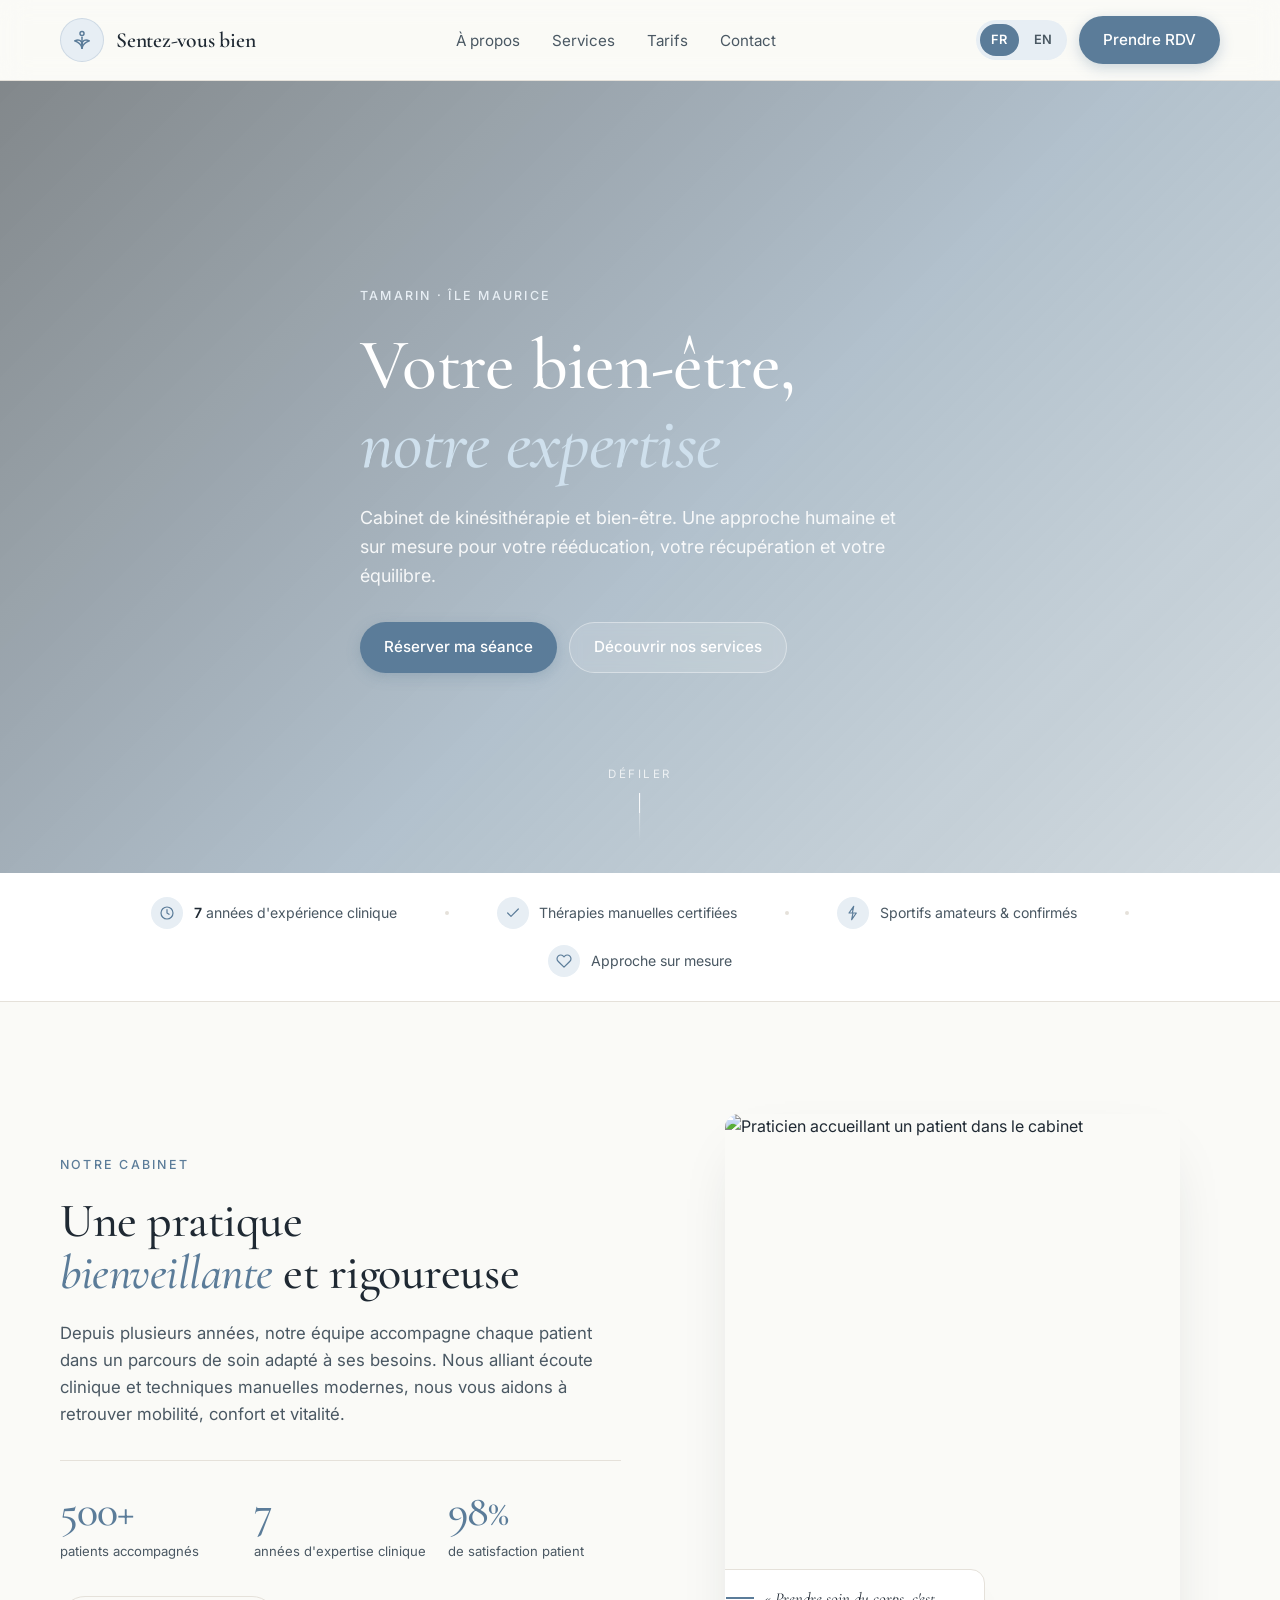
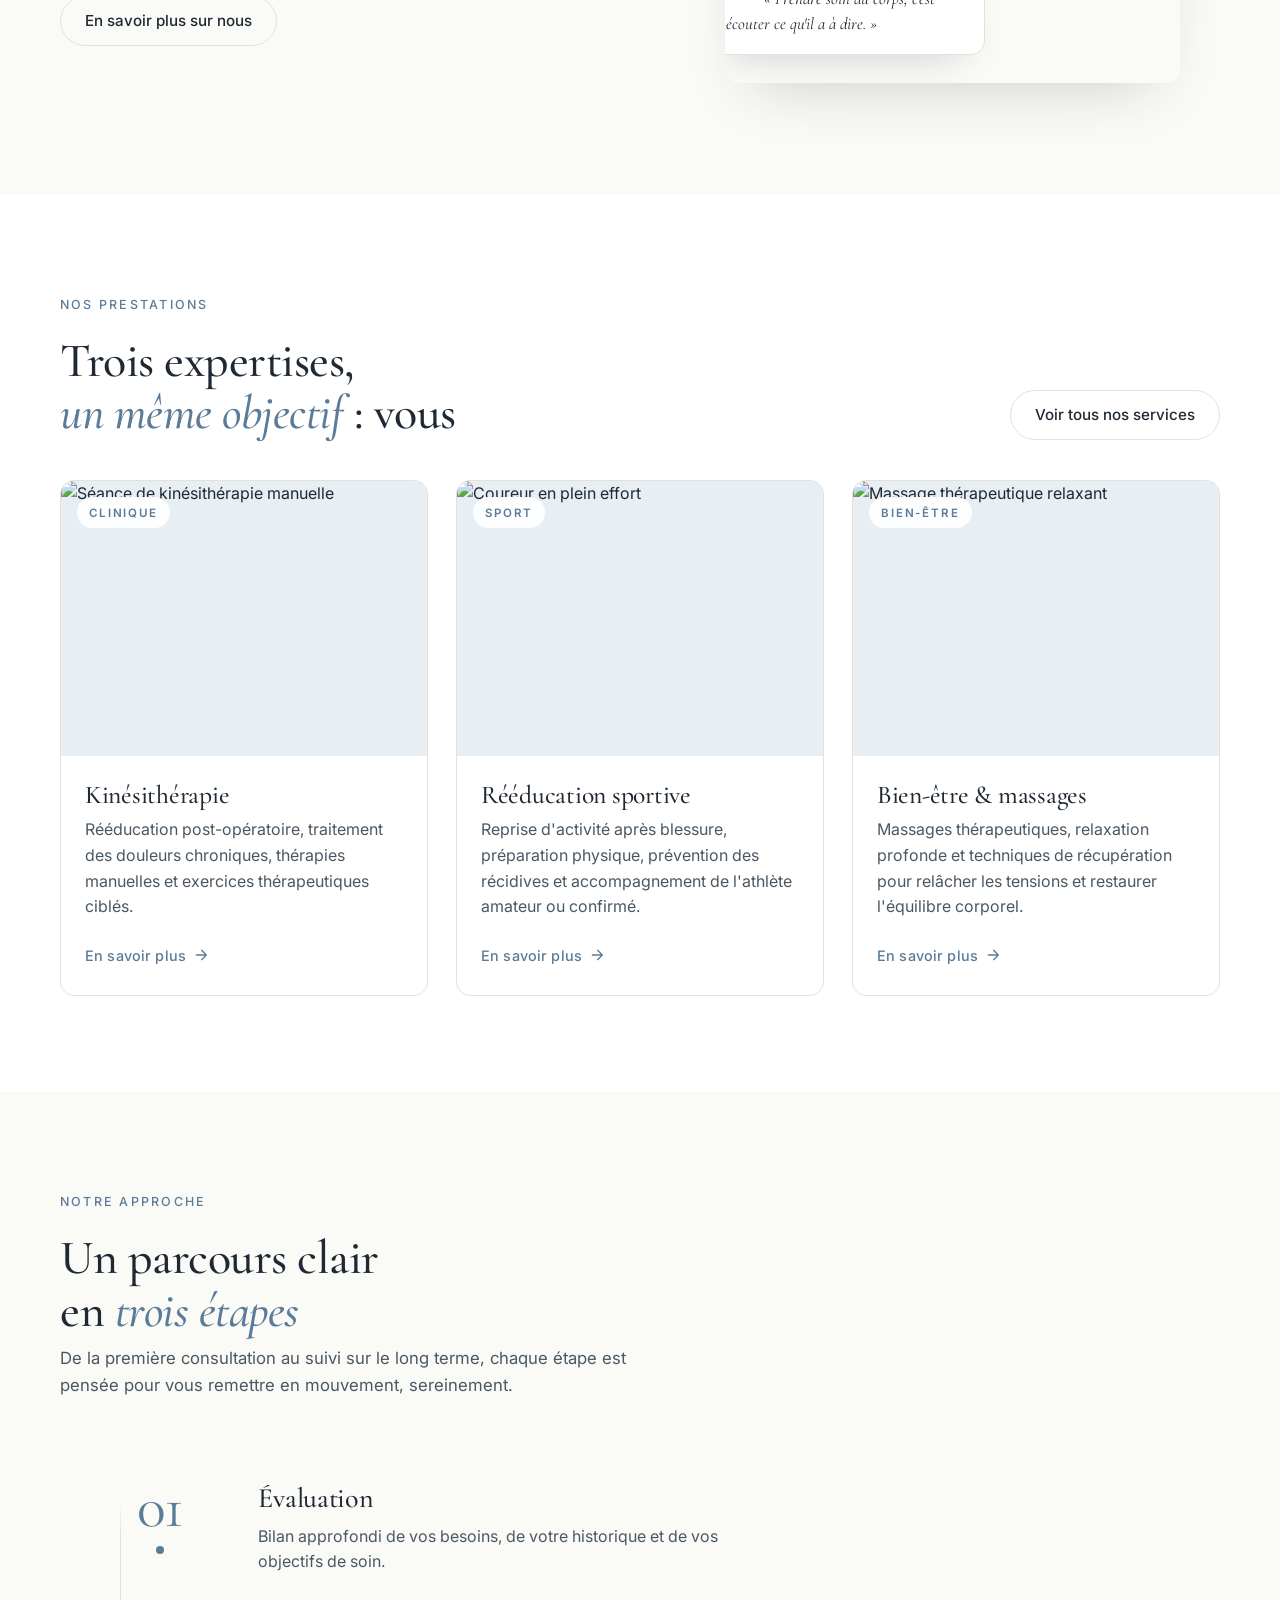
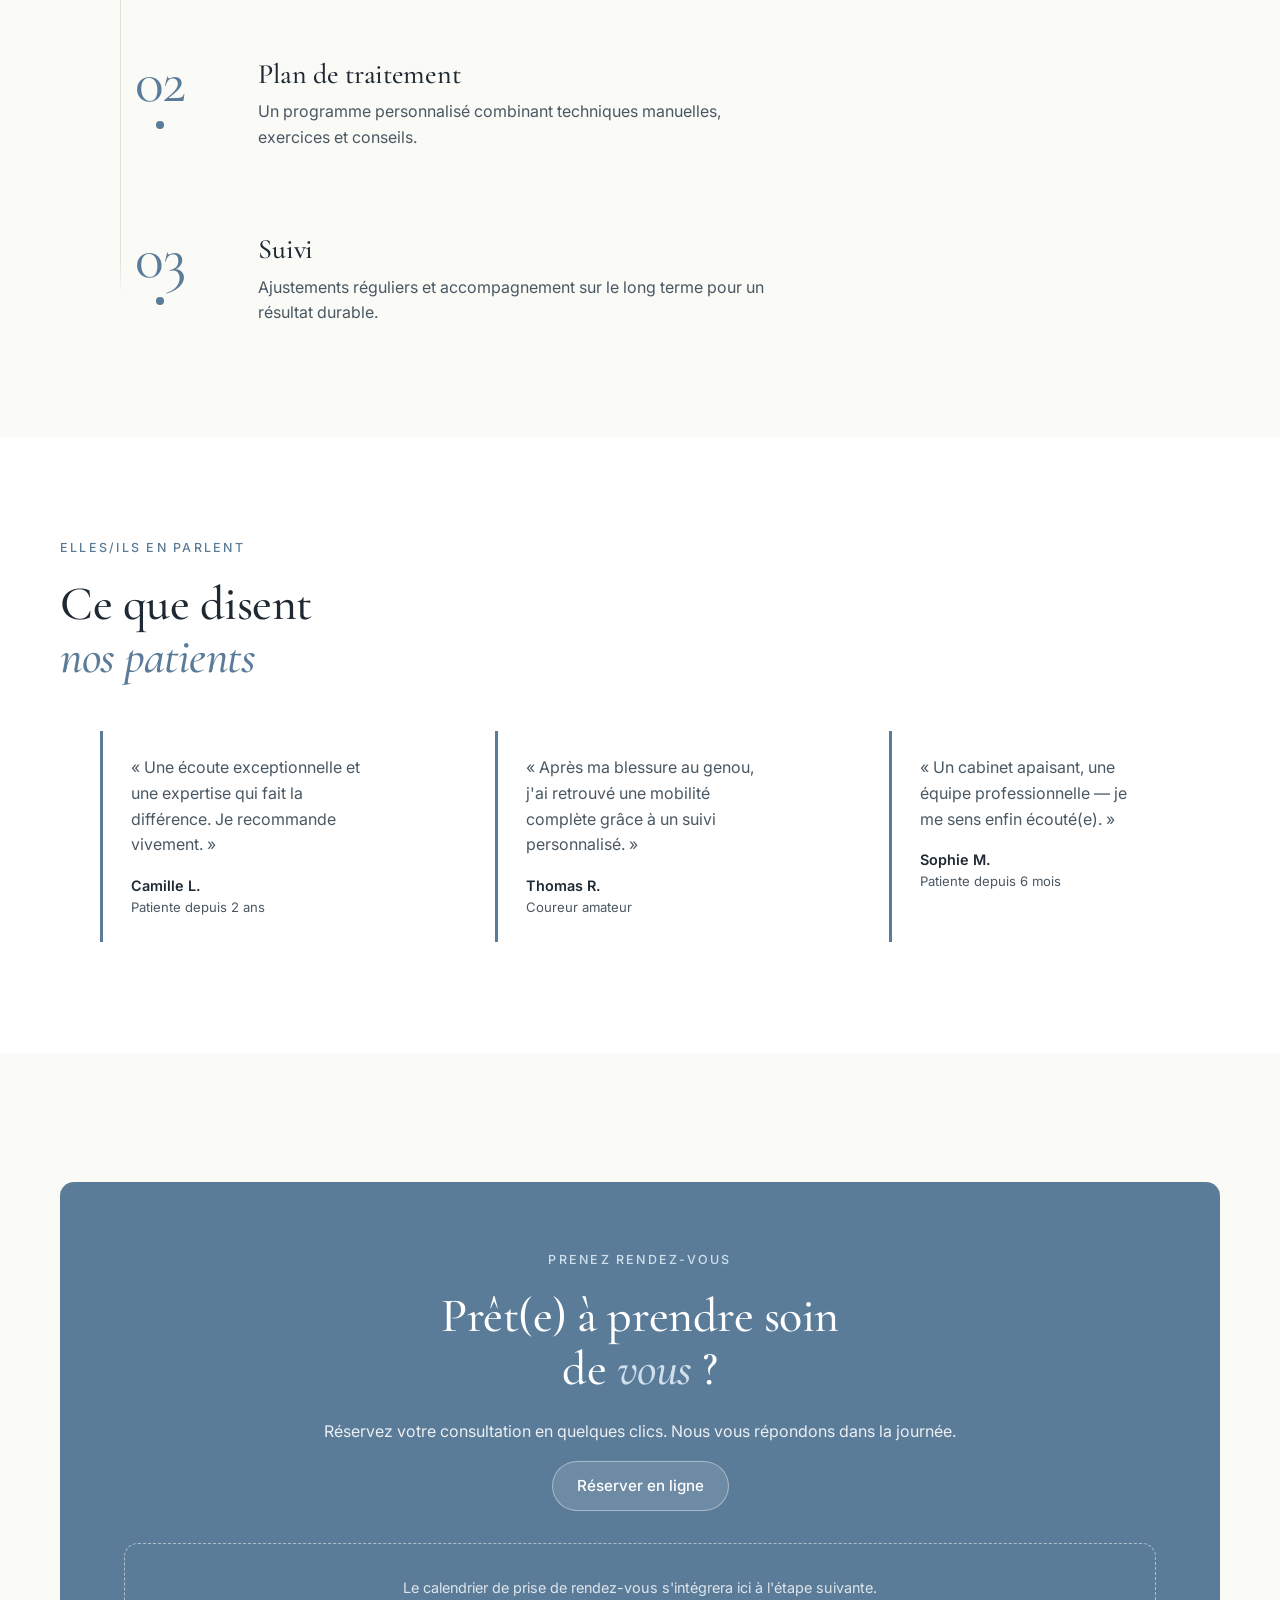
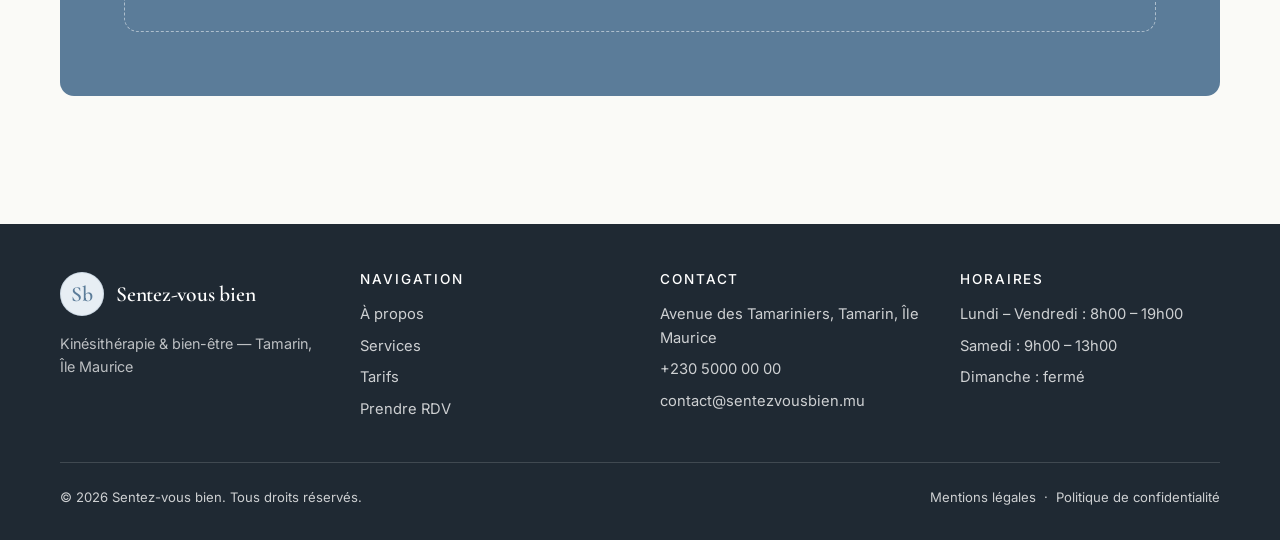
==== commit fc7ce2d2: "feat(clinique): turn Approach into vertical editorial timeline (step 2.5) - Replace 3 stacked cards " ====
--- a/clinique/index.html
+++ b/clinique/index.html
@@ -321,35 +321,55 @@
   <!-- ═══════════ APPROACH ═══════════ -->
   <section class="section" id="approach">
     <div class="container">
-      <span class="eyebrow" data-i18n="approach.eyebrow">Notre approche</span>
-      <h2 data-i18n="approach.title">Un parcours clair<br>en <em>trois étapes</em></h2>
-
-      <div class="cards">
-        <article class="card">
-          <span class="card__num" data-i18n="approach.step1.num">01</span>
-          <h3 data-i18n="approach.step1.title">Évaluation</h3>
-          <p data-i18n="approach.step1.body">
-            Bilan approfondi de vos besoins, de votre historique et de vos
-            objectifs de soin.
-          </p>
-        </article>
-        <article class="card">
-          <span class="card__num" data-i18n="approach.step2.num">02</span>
-          <h3 data-i18n="approach.step2.title">Plan de traitement</h3>
-          <p data-i18n="approach.step2.body">
-            Un programme personnalisé combinant techniques manuelles, exercices
-            et conseils.
-          </p>
-        </article>
-        <article class="card">
-          <span class="card__num" data-i18n="approach.step3.num">03</span>
-          <h3 data-i18n="approach.step3.title">Suivi</h3>
-          <p data-i18n="approach.step3.body">
-            Ajustements réguliers et accompagnement sur le long terme pour un
-            résultat durable.
-          </p>
-        </article>
-      </div>
+      <div class="approach__head">
+        <span class="eyebrow" data-i18n="approach.eyebrow">Notre approche</span>
+        <h2 data-i18n="approach.title">Un parcours clair<br>en <em>trois étapes</em></h2>
+        <p class="approach__intro" data-i18n="approach.intro">
+          De la première consultation au suivi sur le long terme, chaque étape
+          est pensée pour vous remettre en mouvement, sereinement.
+        </p>
+      </div>
+
+      <ol class="approach__timeline" role="list">
+        <li class="approach__step">
+          <div class="step__marker" aria-hidden="true">
+            <span class="step__num" data-i18n="approach.step1.num">01</span>
+          </div>
+          <div class="step__content">
+            <h3 data-i18n="approach.step1.title">Évaluation</h3>
+            <p data-i18n="approach.step1.body">
+              Bilan approfondi de vos besoins, de votre historique et de vos
+              objectifs de soin.
+            </p>
+          </div>
+        </li>
+
+        <li class="approach__step">
+          <div class="step__marker" aria-hidden="true">
+            <span class="step__num" data-i18n="approach.step2.num">02</span>
+          </div>
+          <div class="step__content">
+            <h3 data-i18n="approach.step2.title">Plan de traitement</h3>
+            <p data-i18n="approach.step2.body">
+              Un programme personnalisé combinant techniques manuelles, exercices
+              et conseils.
+            </p>
+          </div>
+        </li>
+
+        <li class="approach__step">
+          <div class="step__marker" aria-hidden="true">
+            <span class="step__num" data-i18n="approach.step3.num">03</span>
+          </div>
+          <div class="step__content">
+            <h3 data-i18n="approach.step3.title">Suivi</h3>
+            <p data-i18n="approach.step3.body">
+              Ajustements réguliers et accompagnement sur le long terme pour un
+              résultat durable.
+            </p>
+          </div>
+        </li>
+      </ol>
     </div>
   </section>
 
--- a/clinique/assets/css/style.css
+++ b/clinique/assets/css/style.css
@@ -657,6 +657,106 @@
 }
 .service-card:hover .service-card__link svg { transform: translateX(4px); }
 
+/* ── Approach timeline ─────────────────────────────── */
+.approach__head {
+  max-width: 720px;
+  margin-bottom: clamp(3rem, 6vw, 4.5rem);
+}
+.approach__head h2 { margin-bottom: 0.5rem; }
+.approach__intro {
+  color: var(--color-ink-soft);
+  font-size: 1.05rem;
+  max-width: 52ch;
+}
+
+.approach__timeline {
+  position: relative;
+  display: flex;
+  flex-direction: column;
+  gap: clamp(3rem, 6vw, 4.5rem);
+  max-width: 860px;
+}
+
+/* Vertical connector line running through the numbers */
+.approach__timeline::before {
+  content: "";
+  position: absolute;
+  top: 2rem;
+  bottom: 2rem;
+  left: 60px;
+  width: 1px;
+  background: linear-gradient(
+    to bottom,
+    transparent 0%,
+    var(--color-border) 8%,
+    var(--color-border) 92%,
+    transparent 100%
+  );
+}
+@media (max-width: 620px) {
+  .approach__timeline::before { left: 32px; }
+}
+
+.approach__step {
+  position: relative;
+  display: grid;
+  grid-template-columns: 120px 1fr;
+  gap: clamp(1.25rem, 3vw, 2.5rem);
+  align-items: flex-start;
+}
+@media (max-width: 620px) {
+  .approach__step { grid-template-columns: 64px 1fr; }
+}
+
+.step__marker {
+  position: relative;
+  display: flex;
+  align-items: flex-start;
+  justify-content: center;
+  padding-top: 0.15rem;
+}
+
+.step__num {
+  position: relative;
+  z-index: 2;
+  font-family: var(--font-serif);
+  font-size: clamp(2.5rem, 5vw, 3.75rem);
+  line-height: 1;
+  font-weight: 400;
+  color: var(--color-primary);
+  letter-spacing: -0.02em;
+  background: var(--color-bg);
+  padding: 0.2rem 0.55rem;
+  border-radius: 6px;
+}
+
+/* Small dot on the connector line aligned with the baseline */
+.step__num::after {
+  content: "";
+  position: absolute;
+  left: 50%;
+  top: calc(100% + 0.35rem);
+  transform: translateX(-50%);
+  width: 8px; height: 8px;
+  border-radius: 50%;
+  background: var(--color-primary);
+  box-shadow: 0 0 0 4px var(--color-bg);
+}
+
+.step__content { padding-top: 0.75rem; }
+.step__content h3 {
+  font-size: clamp(1.4rem, 2.2vw, 1.75rem);
+  margin-bottom: 0.6rem;
+}
+.step__content p {
+  color: var(--color-ink-soft);
+  max-width: 52ch;
+  margin: 0;
+}
+
+/* Hide generic .cards styling for approach — already overridden by timeline */
+.approach-section { /* scoping hook, unused but kept for clarity */ }
+
 .card__num {
   display: inline-block;
   font-family: var(--font-serif);
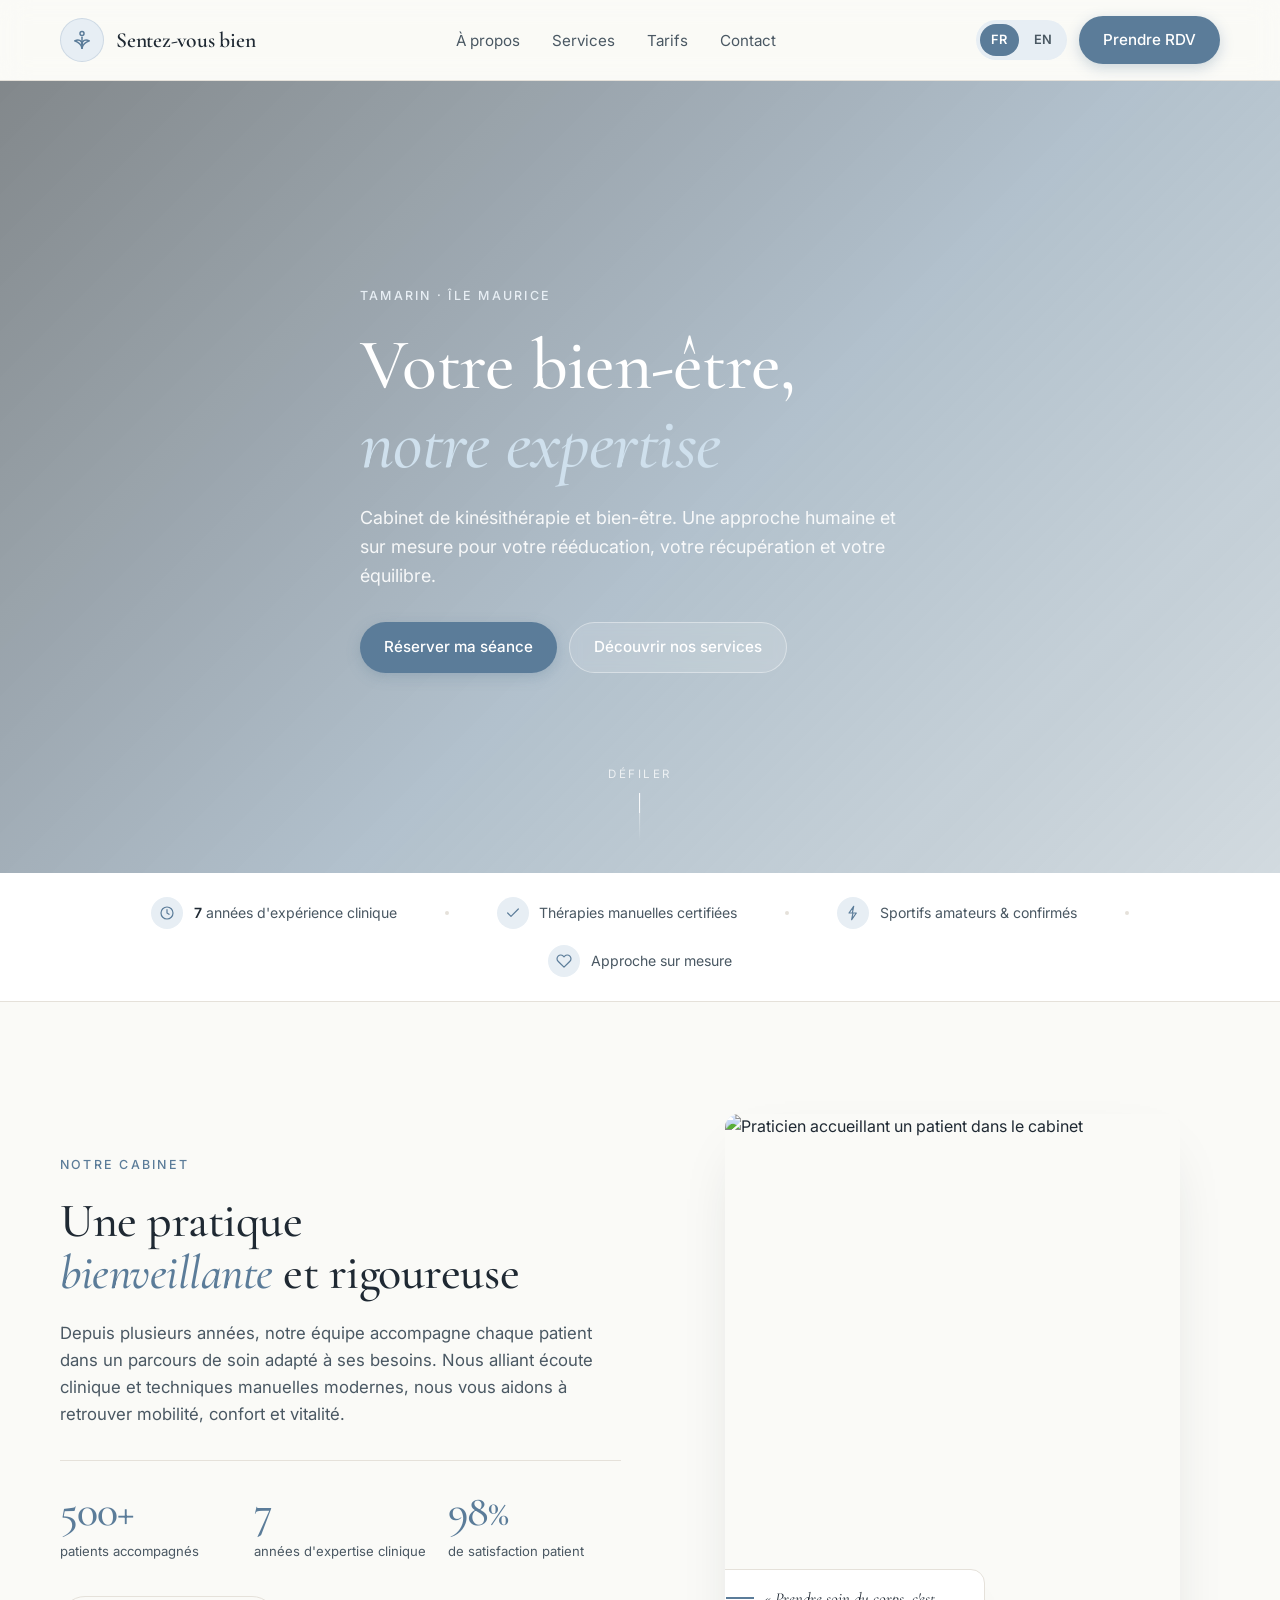
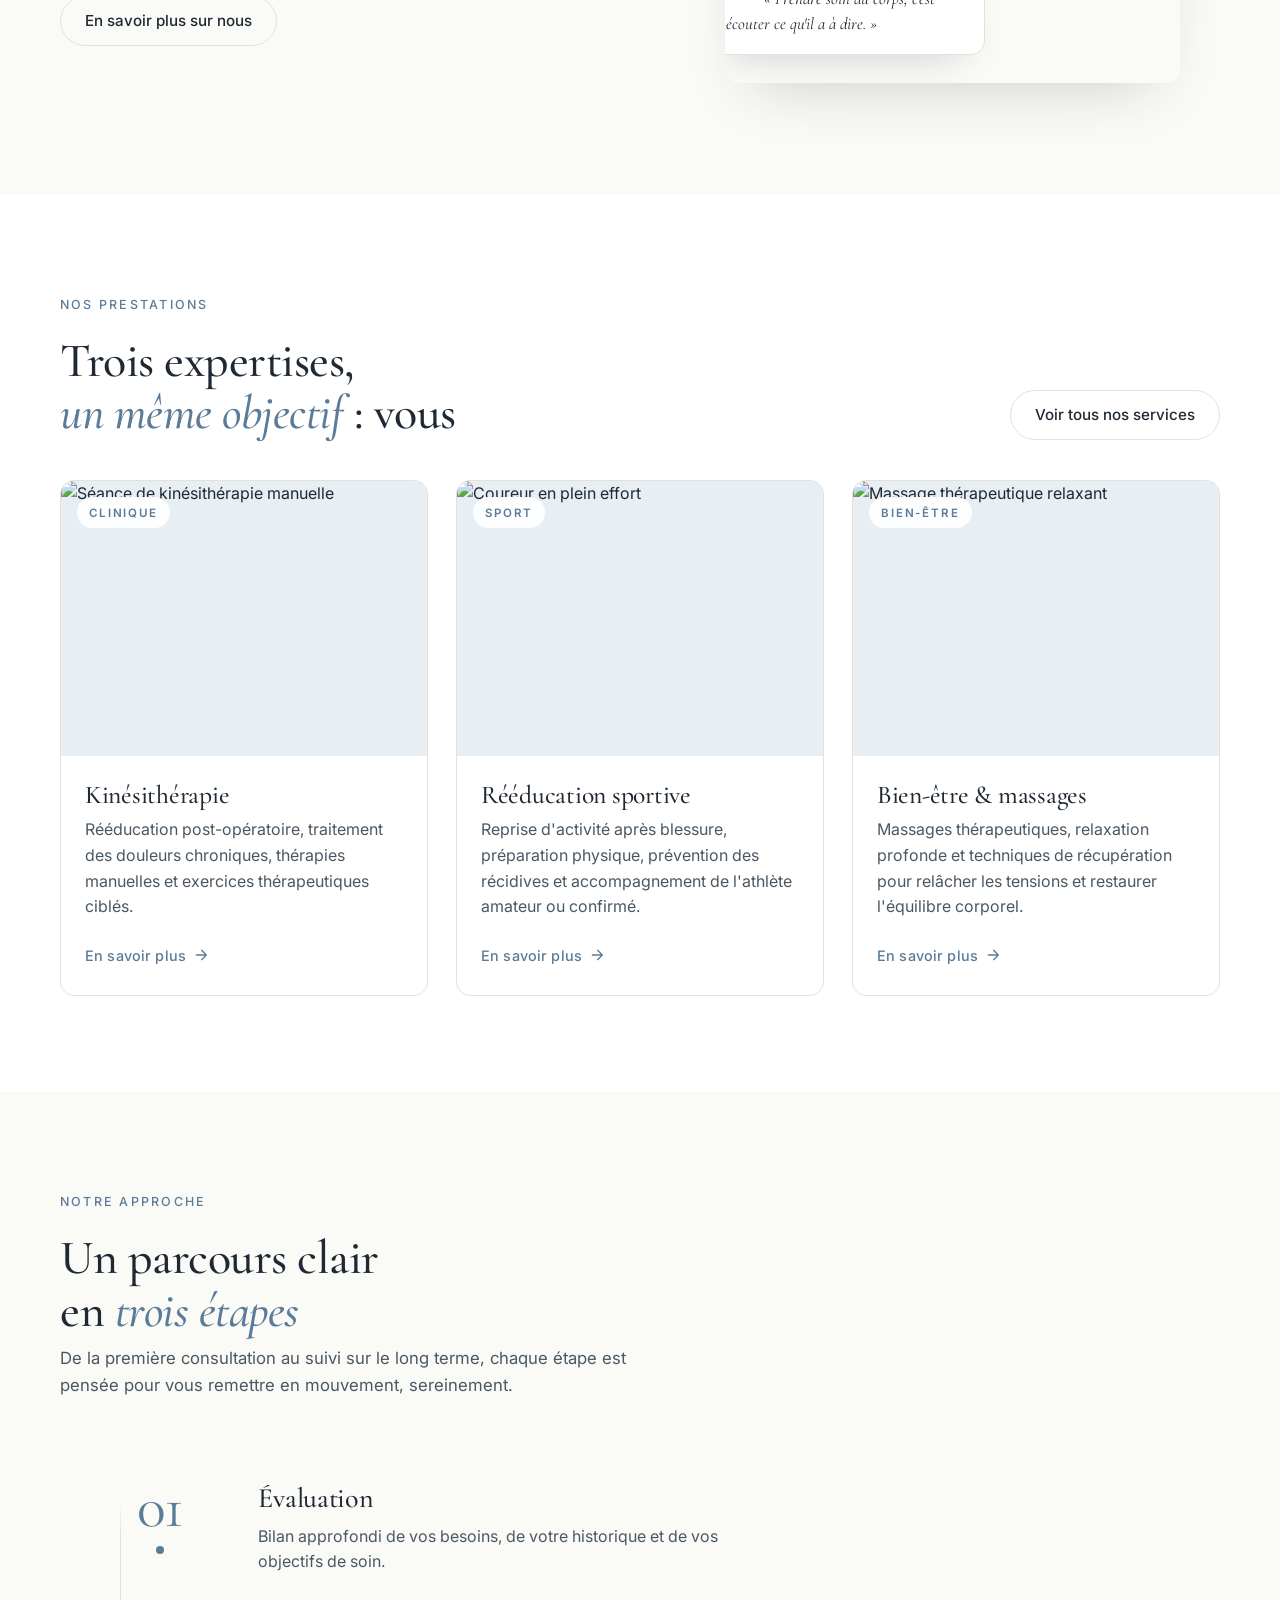
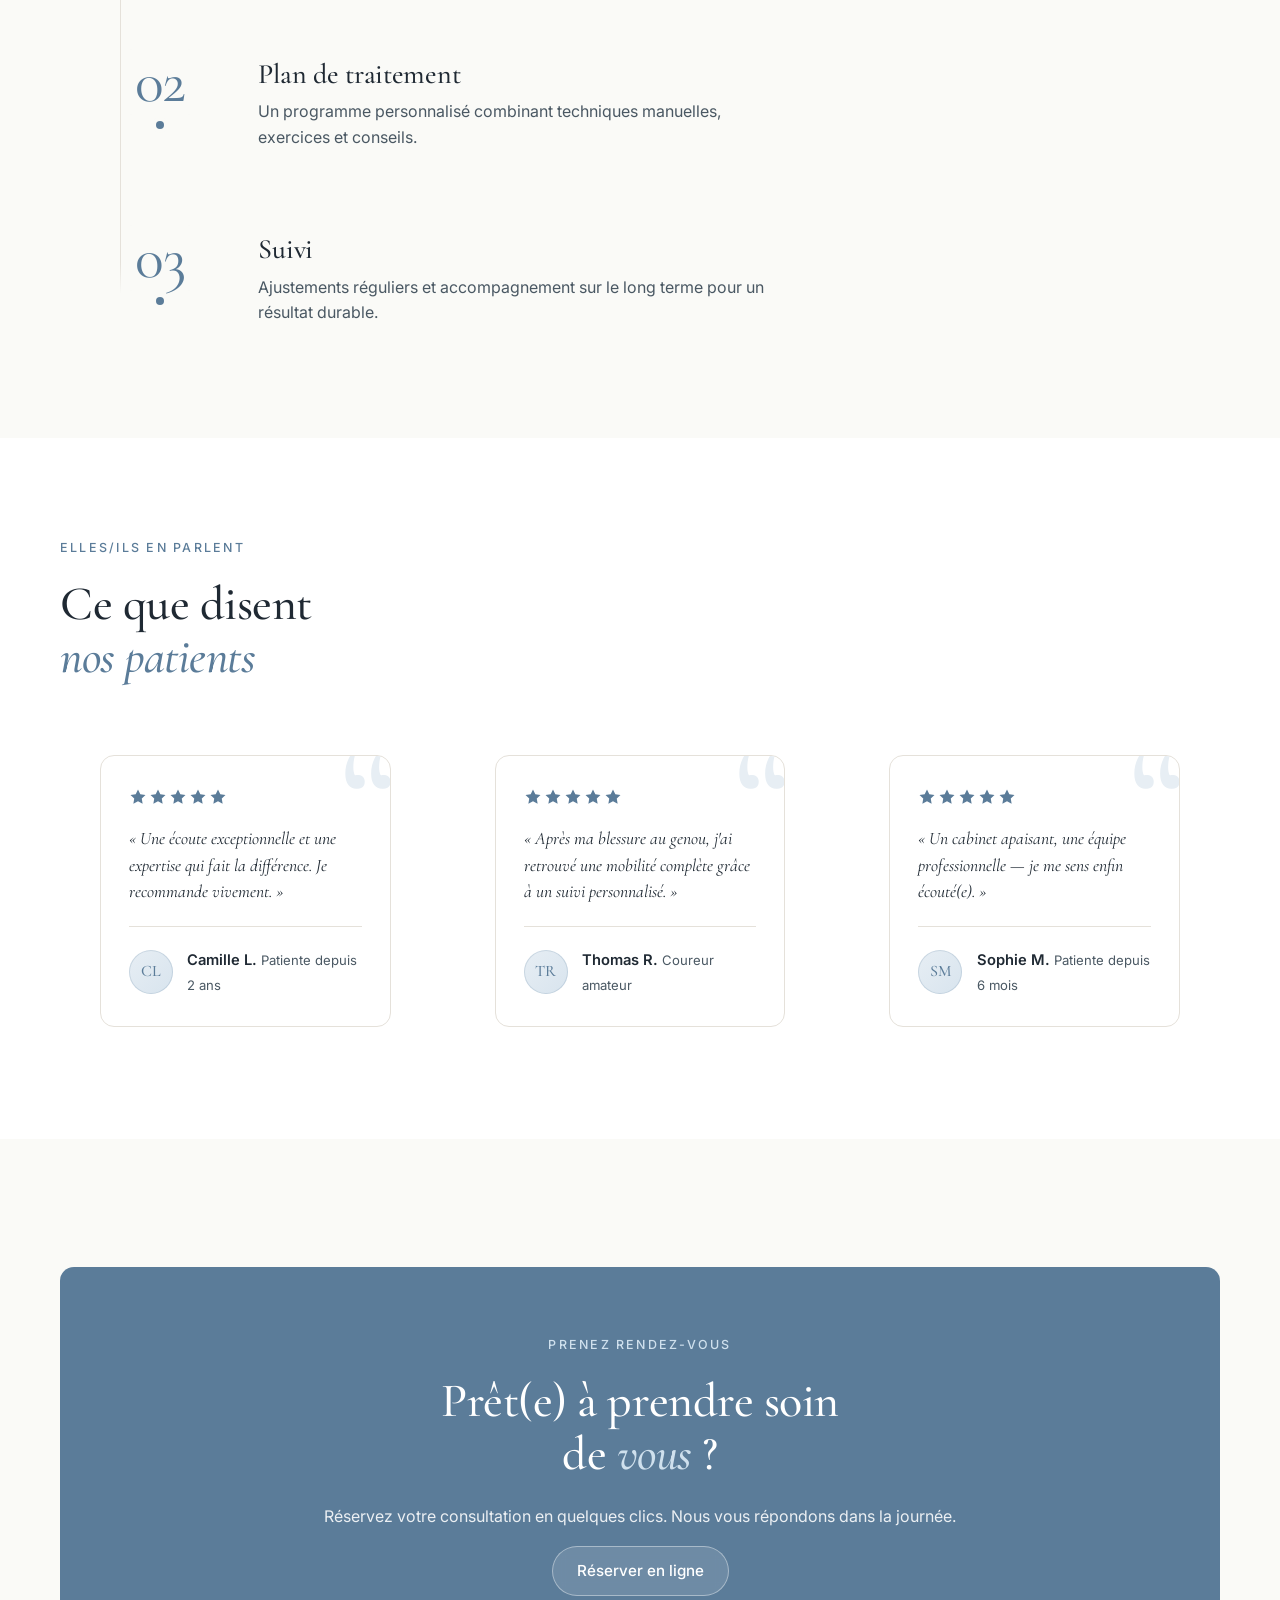
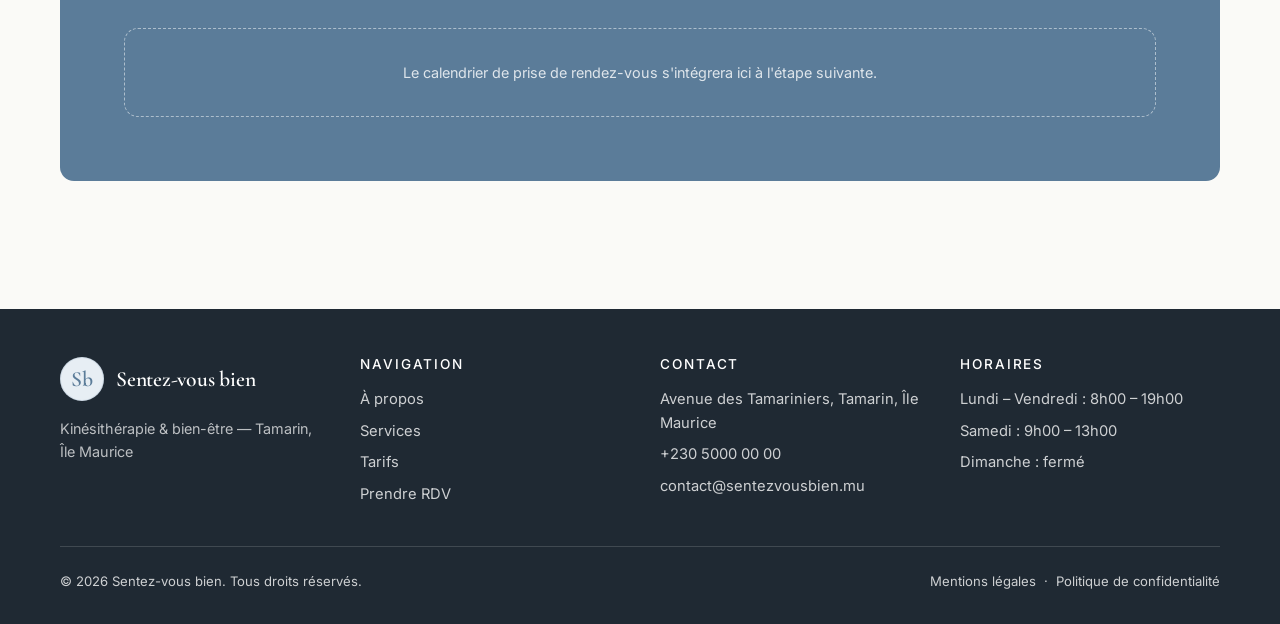
==== commit 8b381e53: "feat(clinique): redesign Testimonials with ratings + avatars (step 2.6) - Rebuild the 3 cards as sem" ====
--- a/clinique/index.html
+++ b/clinique/index.html
@@ -376,31 +376,80 @@
   <!-- ═══════════ TESTIMONIALS ═══════════ -->
   <section class="section section--alt" id="testimonials">
     <div class="container">
-      <span class="eyebrow" data-i18n="testimonials.eyebrow">Elles/ils en parlent</span>
-      <h2 data-i18n="testimonials.title">Ce que disent<br><em>nos patients</em></h2>
-
-      <div class="cards">
-        <blockquote class="testimonial">
-          <p data-i18n="testimonials.t1.quote">
-            « Une écoute exceptionnelle et une expertise qui fait la différence. »
-          </p>
-          <div class="testimonial__author" data-i18n="testimonials.t1.name">Camille L.</div>
-          <div class="testimonial__role" data-i18n="testimonials.t1.role">Patiente depuis 2 ans</div>
-        </blockquote>
-        <blockquote class="testimonial">
-          <p data-i18n="testimonials.t2.quote">
-            « Après ma blessure au genou, j'ai retrouvé une mobilité complète. »
-          </p>
-          <div class="testimonial__author" data-i18n="testimonials.t2.name">Thomas R.</div>
-          <div class="testimonial__role" data-i18n="testimonials.t2.role">Coureur amateur</div>
-        </blockquote>
-        <blockquote class="testimonial">
-          <p data-i18n="testimonials.t3.quote">
-            « Un cabinet apaisant, une équipe professionnelle. »
-          </p>
-          <div class="testimonial__author" data-i18n="testimonials.t3.name">Sophie M.</div>
-          <div class="testimonial__role" data-i18n="testimonials.t3.role">Patiente depuis 6 mois</div>
-        </blockquote>
+      <div class="testimonials__head">
+        <span class="eyebrow" data-i18n="testimonials.eyebrow">Elles/ils en parlent</span>
+        <h2 data-i18n="testimonials.title">Ce que disent<br><em>nos patients</em></h2>
+      </div>
+
+      <div class="testimonials-grid">
+        <figure class="testimonial-card">
+          <div class="testimonial__rating"
+               role="img"
+               data-i18n-attr="aria-label:testimonials.ratingLabel"
+               aria-label="Note : 5 étoiles sur 5">
+            <svg viewBox="0 0 24 24" fill="currentColor" aria-hidden="true"><path d="M12 2l3.09 6.26L22 9.27l-5 4.87 1.18 6.88L12 17.77l-6.18 3.25L7 14.14 2 9.27l6.91-1.01L12 2z"/></svg>
+            <svg viewBox="0 0 24 24" fill="currentColor" aria-hidden="true"><path d="M12 2l3.09 6.26L22 9.27l-5 4.87 1.18 6.88L12 17.77l-6.18 3.25L7 14.14 2 9.27l6.91-1.01L12 2z"/></svg>
+            <svg viewBox="0 0 24 24" fill="currentColor" aria-hidden="true"><path d="M12 2l3.09 6.26L22 9.27l-5 4.87 1.18 6.88L12 17.77l-6.18 3.25L7 14.14 2 9.27l6.91-1.01L12 2z"/></svg>
+            <svg viewBox="0 0 24 24" fill="currentColor" aria-hidden="true"><path d="M12 2l3.09 6.26L22 9.27l-5 4.87 1.18 6.88L12 17.77l-6.18 3.25L7 14.14 2 9.27l6.91-1.01L12 2z"/></svg>
+            <svg viewBox="0 0 24 24" fill="currentColor" aria-hidden="true"><path d="M12 2l3.09 6.26L22 9.27l-5 4.87 1.18 6.88L12 17.77l-6.18 3.25L7 14.14 2 9.27l6.91-1.01L12 2z"/></svg>
+          </div>
+          <blockquote class="testimonial__quote" data-i18n="testimonials.t1.quote">
+            « Une écoute exceptionnelle et une expertise qui fait la différence. Je recommande vivement. »
+          </blockquote>
+          <figcaption class="testimonial__author-block">
+            <span class="testimonial__avatar" data-i18n="testimonials.t1.initials" aria-hidden="true">CL</span>
+            <span>
+              <span class="testimonial__author" data-i18n="testimonials.t1.name">Camille L.</span>
+              <span class="testimonial__role" data-i18n="testimonials.t1.role">Patiente depuis 2 ans</span>
+            </span>
+          </figcaption>
+        </figure>
+
+        <figure class="testimonial-card">
+          <div class="testimonial__rating"
+               role="img"
+               data-i18n-attr="aria-label:testimonials.ratingLabel"
+               aria-label="Note : 5 étoiles sur 5">
+            <svg viewBox="0 0 24 24" fill="currentColor" aria-hidden="true"><path d="M12 2l3.09 6.26L22 9.27l-5 4.87 1.18 6.88L12 17.77l-6.18 3.25L7 14.14 2 9.27l6.91-1.01L12 2z"/></svg>
+            <svg viewBox="0 0 24 24" fill="currentColor" aria-hidden="true"><path d="M12 2l3.09 6.26L22 9.27l-5 4.87 1.18 6.88L12 17.77l-6.18 3.25L7 14.14 2 9.27l6.91-1.01L12 2z"/></svg>
+            <svg viewBox="0 0 24 24" fill="currentColor" aria-hidden="true"><path d="M12 2l3.09 6.26L22 9.27l-5 4.87 1.18 6.88L12 17.77l-6.18 3.25L7 14.14 2 9.27l6.91-1.01L12 2z"/></svg>
+            <svg viewBox="0 0 24 24" fill="currentColor" aria-hidden="true"><path d="M12 2l3.09 6.26L22 9.27l-5 4.87 1.18 6.88L12 17.77l-6.18 3.25L7 14.14 2 9.27l6.91-1.01L12 2z"/></svg>
+            <svg viewBox="0 0 24 24" fill="currentColor" aria-hidden="true"><path d="M12 2l3.09 6.26L22 9.27l-5 4.87 1.18 6.88L12 17.77l-6.18 3.25L7 14.14 2 9.27l6.91-1.01L12 2z"/></svg>
+          </div>
+          <blockquote class="testimonial__quote" data-i18n="testimonials.t2.quote">
+            « Après ma blessure au genou, j'ai retrouvé une mobilité complète grâce à un suivi personnalisé. »
+          </blockquote>
+          <figcaption class="testimonial__author-block">
+            <span class="testimonial__avatar" data-i18n="testimonials.t2.initials" aria-hidden="true">TR</span>
+            <span>
+              <span class="testimonial__author" data-i18n="testimonials.t2.name">Thomas R.</span>
+              <span class="testimonial__role" data-i18n="testimonials.t2.role">Coureur amateur</span>
+            </span>
+          </figcaption>
+        </figure>
+
+        <figure class="testimonial-card">
+          <div class="testimonial__rating"
+               role="img"
+               data-i18n-attr="aria-label:testimonials.ratingLabel"
+               aria-label="Note : 5 étoiles sur 5">
+            <svg viewBox="0 0 24 24" fill="currentColor" aria-hidden="true"><path d="M12 2l3.09 6.26L22 9.27l-5 4.87 1.18 6.88L12 17.77l-6.18 3.25L7 14.14 2 9.27l6.91-1.01L12 2z"/></svg>
+            <svg viewBox="0 0 24 24" fill="currentColor" aria-hidden="true"><path d="M12 2l3.09 6.26L22 9.27l-5 4.87 1.18 6.88L12 17.77l-6.18 3.25L7 14.14 2 9.27l6.91-1.01L12 2z"/></svg>
+            <svg viewBox="0 0 24 24" fill="currentColor" aria-hidden="true"><path d="M12 2l3.09 6.26L22 9.27l-5 4.87 1.18 6.88L12 17.77l-6.18 3.25L7 14.14 2 9.27l6.91-1.01L12 2z"/></svg>
+            <svg viewBox="0 0 24 24" fill="currentColor" aria-hidden="true"><path d="M12 2l3.09 6.26L22 9.27l-5 4.87 1.18 6.88L12 17.77l-6.18 3.25L7 14.14 2 9.27l6.91-1.01L12 2z"/></svg>
+            <svg viewBox="0 0 24 24" fill="currentColor" aria-hidden="true"><path d="M12 2l3.09 6.26L22 9.27l-5 4.87 1.18 6.88L12 17.77l-6.18 3.25L7 14.14 2 9.27l6.91-1.01L12 2z"/></svg>
+          </div>
+          <blockquote class="testimonial__quote" data-i18n="testimonials.t3.quote">
+            « Un cabinet apaisant, une équipe professionnelle — je me sens enfin écouté(e). »
+          </blockquote>
+          <figcaption class="testimonial__author-block">
+            <span class="testimonial__avatar" data-i18n="testimonials.t3.initials" aria-hidden="true">SM</span>
+            <span>
+              <span class="testimonial__author" data-i18n="testimonials.t3.name">Sophie M.</span>
+              <span class="testimonial__role" data-i18n="testimonials.t3.role">Patiente depuis 6 mois</span>
+            </span>
+          </figcaption>
+        </figure>
       </div>
     </div>
   </section>
--- a/clinique/assets/css/style.css
+++ b/clinique/assets/css/style.css
@@ -765,23 +765,106 @@
   margin-bottom: 0.5rem;
 }
 
-.testimonial {
+/* ── Testimonials ──────────────────────────────────── */
+.testimonials__head { margin-bottom: clamp(2.5rem, 5vw, 3.5rem); }
+
+.testimonials-grid {
+  display: grid;
+  grid-template-columns: repeat(3, 1fr);
+  gap: 1.5rem;
+}
+@media (max-width: 980px) { .testimonials-grid { grid-template-columns: 1fr 1fr; } }
+@media (max-width: 640px) { .testimonials-grid { grid-template-columns: 1fr; } }
+
+.testimonial-card {
+  position: relative;
   background: var(--color-surface);
-  border-left: 3px solid var(--color-primary);
-  padding: 1.5rem 1.75rem;
-  border-radius: 0 var(--radius-md) var(--radius-md) 0;
+  border: 1px solid var(--color-border);
+  border-radius: var(--radius-md);
+  padding: 2rem 1.75rem 1.75rem;
+  display: flex;
+  flex-direction: column;
+  gap: 1.25rem;
+  overflow: hidden;
+  transition: border-color 0.3s, box-shadow 0.3s, transform 0.3s;
+}
+.testimonial-card:hover {
+  border-color: var(--color-primary);
+  box-shadow: 0 25px 50px -30px rgba(91, 124, 153, 0.35);
+  transform: translateY(-4px);
+}
+
+/* Decorative giant serif quote mark */
+.testimonial-card::before {
+  content: "\201C";
+  position: absolute;
+  top: -2.75rem;
+  right: -0.5rem;
+  font-family: var(--font-serif);
+  font-size: 11rem;
+  line-height: 1;
+  color: var(--color-primary-soft);
+  z-index: 0;
+  pointer-events: none;
+}
+
+.testimonial__rating {
+  display: inline-flex;
+  gap: 2px;
+  color: var(--color-primary);
+  z-index: 1;
+}
+.testimonial__rating svg { width: 18px; height: 18px; }
+
+.testimonial__quote {
+  font-family: var(--font-serif);
+  font-style: italic;
+  font-size: 1.1rem;
+  line-height: 1.5;
+  color: var(--color-ink);
+  margin: 0;
+  z-index: 1;
+  position: relative;
+}
+
+.testimonial__author-block {
+  display: flex;
+  align-items: center;
+  gap: 0.9rem;
+  margin-top: auto;
+  padding-top: 1.25rem;
+  border-top: 1px solid var(--color-border);
+  z-index: 1;
+  position: relative;
+}
+
+.testimonial__avatar {
+  width: 44px; height: 44px;
+  border-radius: 50%;
+  display: grid;
+  place-items: center;
+  background: linear-gradient(135deg, var(--color-primary-soft), #D8E4EE);
+  color: var(--color-primary);
+  font-family: var(--font-serif);
+  font-weight: 500;
+  font-size: 1rem;
+  letter-spacing: 0.02em;
+  box-shadow: inset 0 0 0 1px rgba(91, 124, 153, 0.2);
+  flex-shrink: 0;
 }
 
 .testimonial__author {
-  margin-top: 0.75rem;
-  font-size: 0.9rem;
+  font-size: 0.92rem;
+  font-weight: 600;
   color: var(--color-ink);
-  font-weight: 600;
+  line-height: 1.2;
 }
 .testimonial__role {
   font-size: 0.82rem;
   color: var(--color-ink-soft);
   font-weight: 400;
+  line-height: 1.2;
+  margin-top: 2px;
 }
 
 .cta-booking {
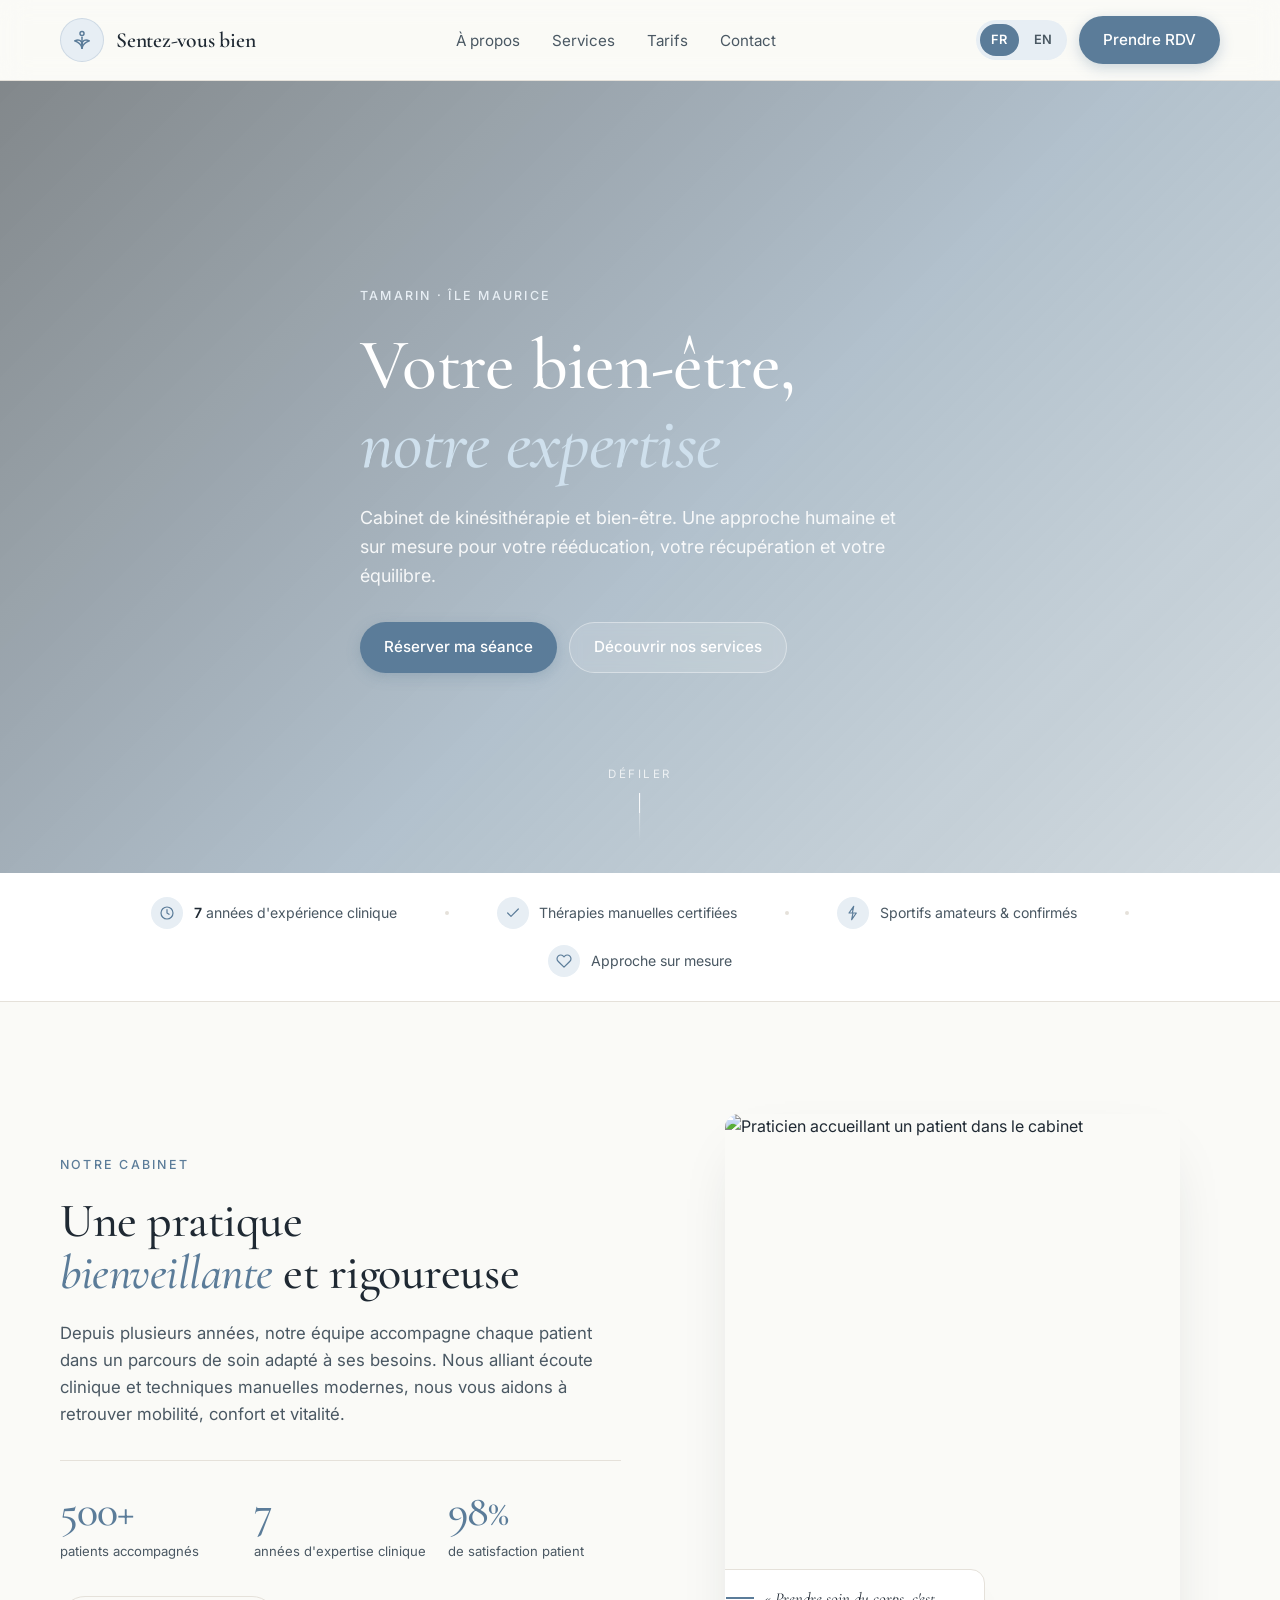
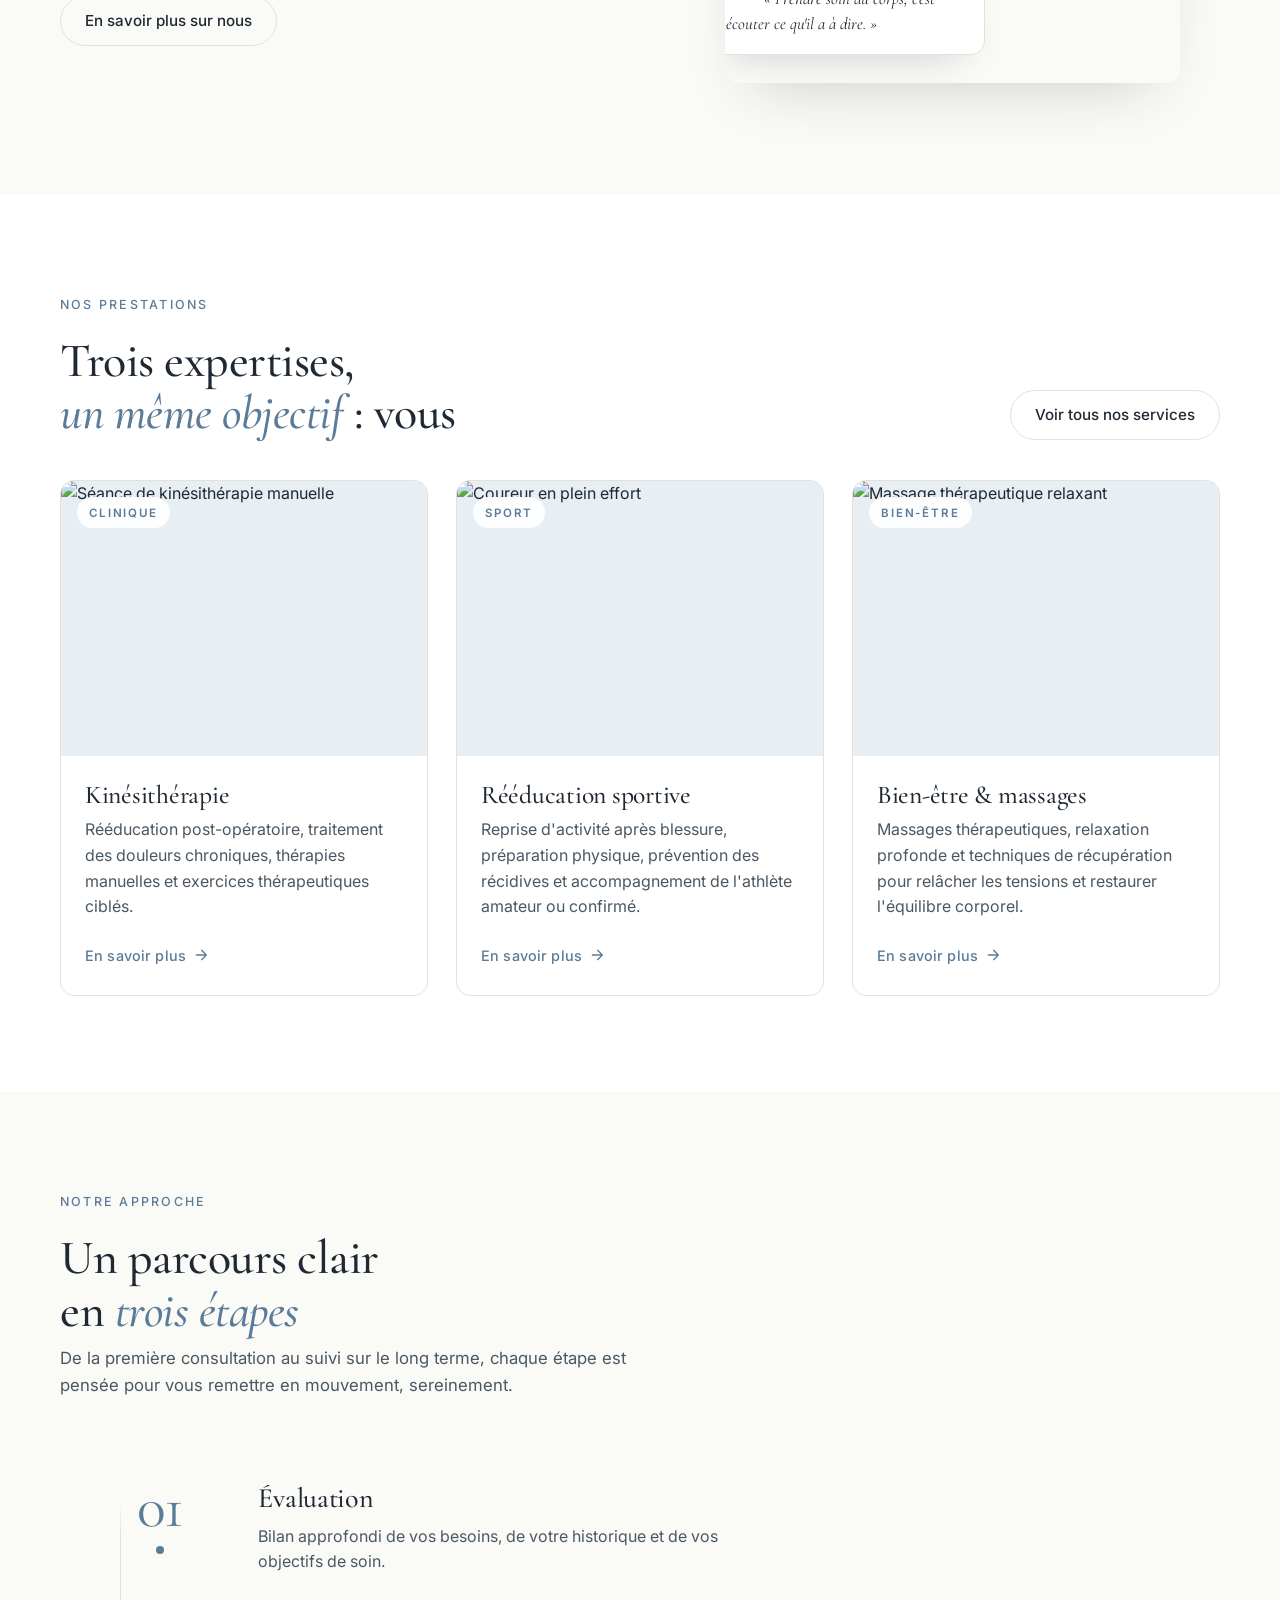
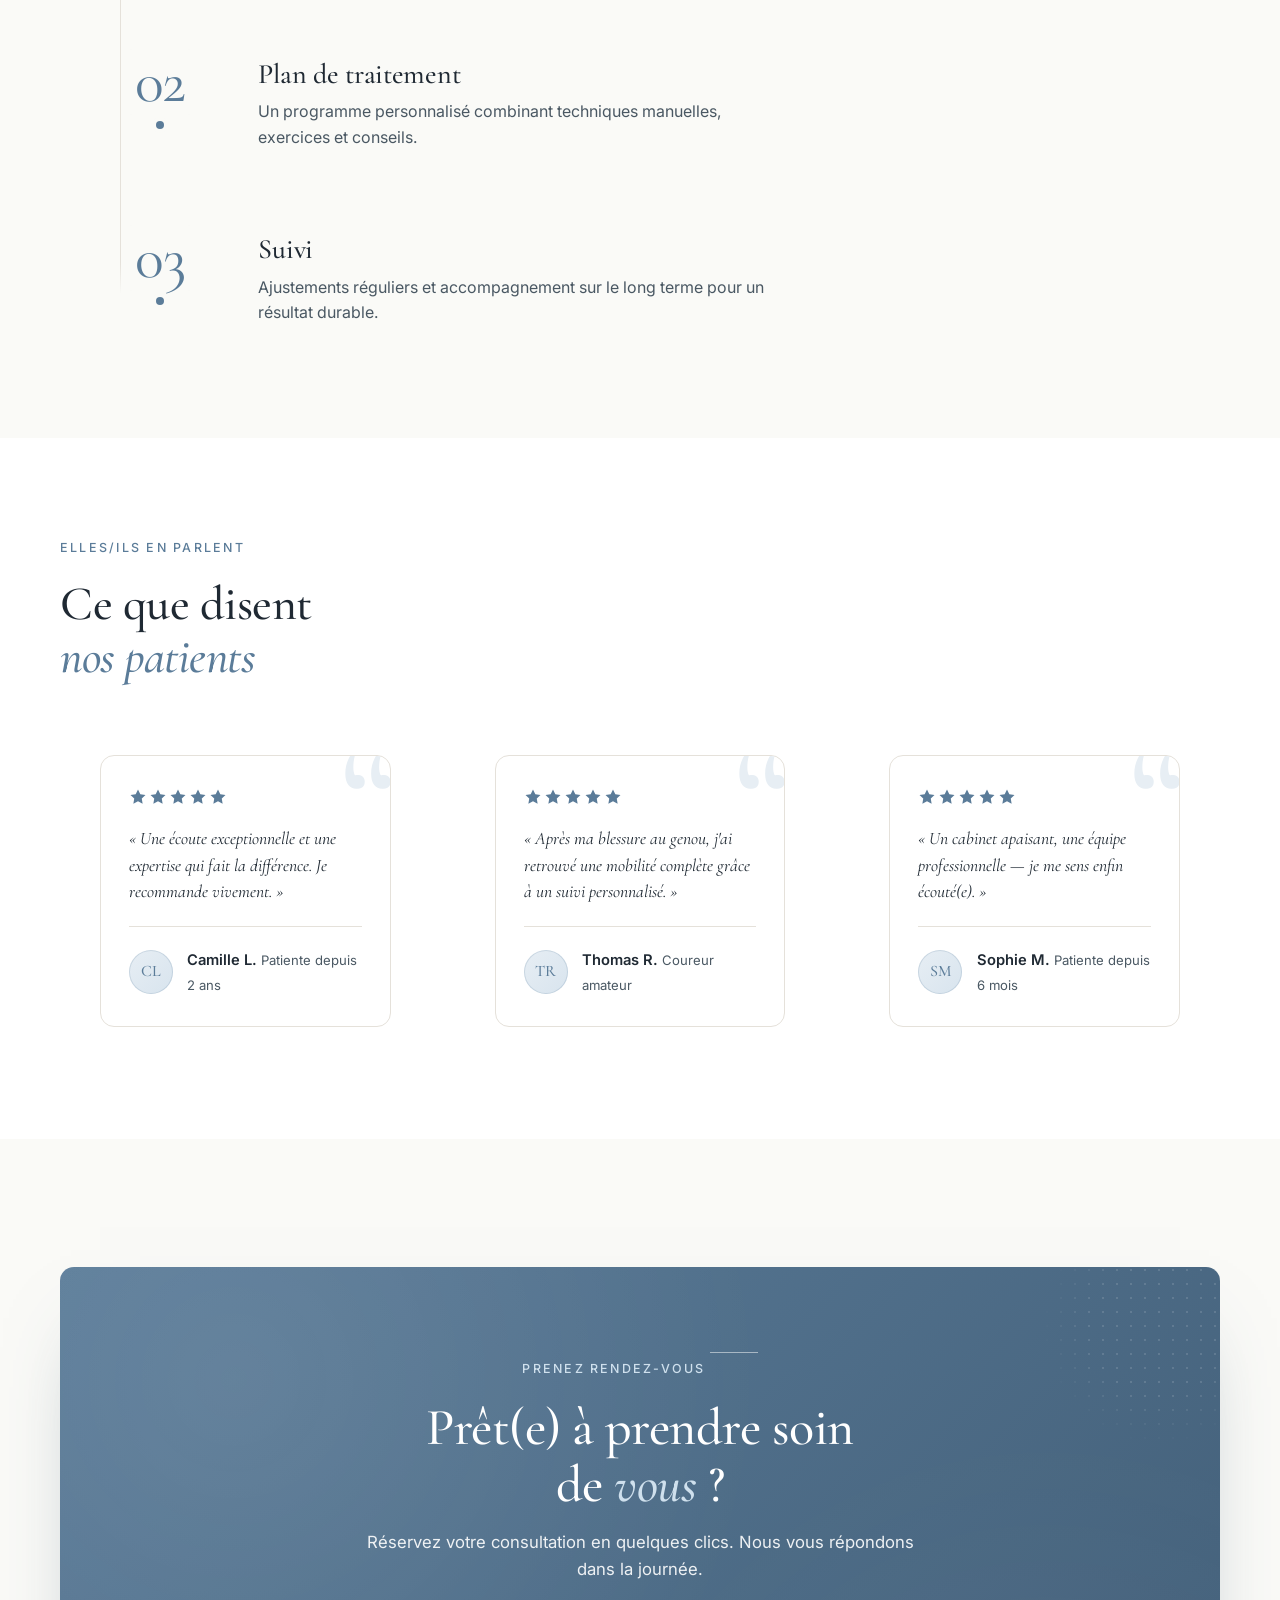
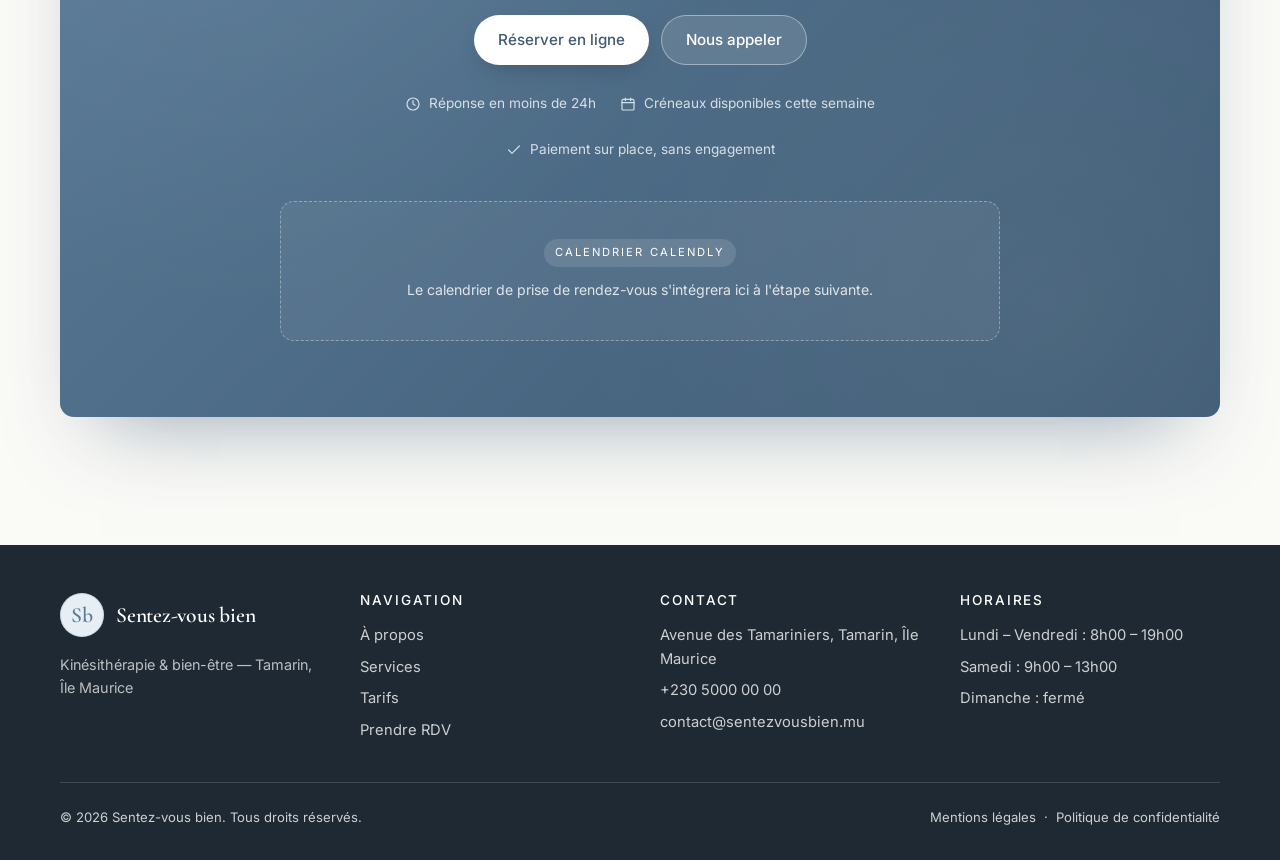
==== commit 5a7c0d70: "feat(clinique): refine CTA booking block with decor + meta row (step 2.7) - Rich slate-blue gradient" ====
--- a/clinique/index.html
+++ b/clinique/index.html
@@ -458,19 +458,54 @@
   <section class="section" id="booking">
     <div class="container">
       <div class="cta-booking">
-        <span class="eyebrow" data-i18n="cta.eyebrow">Prenez rendez-vous</span>
-        <h2 data-i18n="cta.title">Prêt(e) à prendre soin<br>de <em>vous</em> ?</h2>
-        <p data-i18n="cta.sub">
-          Réservez votre consultation en quelques clics. Nous vous répondons dans la journée.
-        </p>
-        <a href="https://calendly.com/djungo974" target="_blank" rel="noopener"
-           class="btn btn--ghost-light" data-i18n="cta.btn">Réserver en ligne</a>
-
-        <!-- Calendly inline widget will be mounted here at step 3 -->
-        <div class="calendly-slot" id="calendly-inline" aria-live="polite">
-          <span data-i18n="cta.widgetNote">
-            Le calendrier de prise de rendez-vous s'intégrera ici à l'étape suivante.
-          </span>
+        <div class="cta-booking__inner">
+          <span class="eyebrow" data-i18n="cta.eyebrow">Prenez rendez-vous</span>
+          <span class="cta-booking__divider" aria-hidden="true"></span>
+          <h2 data-i18n="cta.title">Prêt(e) à prendre soin<br>de <em>vous</em> ?</h2>
+          <p class="cta-booking__sub" data-i18n="cta.sub">
+            Réservez votre consultation en quelques clics. Nous vous répondons dans la journée.
+          </p>
+
+          <div class="cta-booking__actions">
+            <a href="https://calendly.com/djungo974" target="_blank" rel="noopener"
+               class="btn btn--primary" data-i18n="cta.btn">Réserver en ligne</a>
+            <a href="tel:+2305000000" class="btn btn--ghost-light" data-i18n="cta.btnCall">
+              Nous appeler
+            </a>
+          </div>
+
+          <div class="cta-booking__meta">
+            <span class="cta-booking__meta-item">
+              <svg viewBox="0 0 24 24" fill="none" stroke="currentColor" stroke-width="1.8" stroke-linecap="round" stroke-linejoin="round" aria-hidden="true">
+                <circle cx="12" cy="12" r="9"/><path d="M12 7v5l3 2"/>
+              </svg>
+              <span data-i18n="cta.meta.reply">Réponse en moins de 24h</span>
+            </span>
+            <span class="cta-booking__meta-item">
+              <svg viewBox="0 0 24 24" fill="none" stroke="currentColor" stroke-width="1.8" stroke-linecap="round" stroke-linejoin="round" aria-hidden="true">
+                <rect x="3" y="5" width="18" height="16" rx="2"/>
+                <path d="M3 10h18M8 3v4M16 3v4"/>
+              </svg>
+              <span data-i18n="cta.meta.slots">Créneaux disponibles cette semaine</span>
+            </span>
+            <span class="cta-booking__meta-item">
+              <svg viewBox="0 0 24 24" fill="none" stroke="currentColor" stroke-width="1.8" stroke-linecap="round" stroke-linejoin="round" aria-hidden="true">
+                <path d="M20 6L9 17l-5-5"/>
+              </svg>
+              <span data-i18n="cta.meta.secure">Paiement sur place, sans engagement</span>
+            </span>
+          </div>
+
+          <!-- Calendly inline widget will be mounted here at step 3 -->
+          <div class="calendly-slot" id="calendly-inline" aria-live="polite">
+            <div>
+              <span class="calendly-slot__tag" data-i18n="cta.widgetTag">Calendrier Calendly</span>
+              <br>
+              <span data-i18n="cta.widgetNote">
+                Le calendrier de prise de rendez-vous s'intégrera ici à l'étape suivante.
+              </span>
+            </div>
+          </div>
         </div>
       </div>
     </div>
--- a/clinique/assets/css/style.css
+++ b/clinique/assets/css/style.css
@@ -867,26 +867,121 @@
   margin-top: 2px;
 }
 
+/* ── CTA booking block ─────────────────────────────── */
 .cta-booking {
-  background: var(--color-primary);
+  position: relative;
+  background:
+    radial-gradient(circle at 15% 15%, rgba(255,255,255,0.08), transparent 45%),
+    radial-gradient(circle at 85% 85%, rgba(255,255,255,0.05), transparent 40%),
+    linear-gradient(135deg, #5B7C99 0%, #3F5B74 100%);
   color: #fff;
   border-radius: var(--radius-md);
-  padding: clamp(2rem, 5vw, 4rem);
+  padding: clamp(2.5rem, 6vw, 5rem) clamp(1.5rem, 5vw, 4rem);
   text-align: center;
   margin-block: 2rem;
-}
-.cta-booking h2 { color: #fff; }
-.cta-booking h2 em { color: #CFE0ED; }
-.cta-booking p { color: rgba(255, 255, 255, 0.88); }
+  overflow: hidden;
+  box-shadow: 0 40px 80px -40px rgba(63, 91, 116, 0.55);
+}
+
+/* Decorative dot grid (top-right) */
+.cta-booking::before {
+  content: "";
+  position: absolute;
+  top: -60px; right: -60px;
+  width: 240px; height: 240px;
+  background-image: radial-gradient(rgba(255,255,255,0.22) 1px, transparent 1px);
+  background-size: 14px 14px;
+  opacity: 0.6;
+  pointer-events: none;
+  mask-image: radial-gradient(circle, black 40%, transparent 70%);
+  -webkit-mask-image: radial-gradient(circle, black 40%, transparent 70%);
+}
+/* Thin serif divider line under the eyebrow */
+.cta-booking__divider {
+  display: inline-block;
+  width: 48px; height: 1px;
+  background: rgba(255, 255, 255, 0.5);
+  margin: 0.5rem auto 1.25rem;
+}
+
+.cta-booking__inner {
+  position: relative;
+  z-index: 1;
+  max-width: 720px;
+  margin-inline: auto;
+}
+
+.cta-booking h2 {
+  color: #fff;
+  font-size: clamp(2.2rem, 4.5vw, 3.25rem);
+  margin-bottom: 1rem;
+}
+.cta-booking h2 em { color: #CFE0ED; font-style: italic; }
 .cta-booking .eyebrow { color: #CFE0ED; }
-
+.cta-booking__sub {
+  color: rgba(255, 255, 255, 0.9);
+  font-size: 1.05rem;
+  max-width: 52ch;
+  margin: 0 auto 2rem;
+}
+
+.cta-booking__actions {
+  display: inline-flex;
+  flex-wrap: wrap;
+  gap: 0.75rem;
+  justify-content: center;
+}
+.cta-booking__actions .btn--primary {
+  background: #fff;
+  color: var(--color-primary-dark);
+  box-shadow: 0 10px 24px -10px rgba(0, 0, 0, 0.25);
+}
+.cta-booking__actions .btn--primary:hover { background: #F5F1EA; color: var(--color-primary-dark); }
+
+/* Meta row under the buttons */
+.cta-booking__meta {
+  display: flex;
+  flex-wrap: wrap;
+  justify-content: center;
+  gap: 1.5rem;
+  margin-top: 1.75rem;
+  font-size: 0.85rem;
+  color: rgba(255, 255, 255, 0.78);
+}
+.cta-booking__meta-item {
+  display: inline-flex;
+  align-items: center;
+  gap: 0.5rem;
+}
+.cta-booking__meta-item svg {
+  width: 16px; height: 16px;
+  color: #CFE0ED;
+}
+
+/* Inline Calendly widget slot */
 .calendly-slot {
-  margin-top: 2rem;
-  padding: 2rem;
-  border: 1px dashed rgba(255, 255, 255, 0.5);
+  margin-top: 2.5rem;
+  padding: 2.25rem 1.5rem;
+  border: 1px dashed rgba(255, 255, 255, 0.35);
   border-radius: var(--radius-md);
-  font-size: 0.9rem;
-  color: rgba(255, 255, 255, 0.8);
+  background: rgba(255, 255, 255, 0.05);
+  font-size: 0.88rem;
+  color: rgba(255, 255, 255, 0.82);
+  min-height: 140px;
+  display: grid;
+  place-items: center;
+  text-align: center;
+}
+.calendly-slot__tag {
+  display: inline-block;
+  font-size: 0.7rem;
+  letter-spacing: 0.18em;
+  text-transform: uppercase;
+  padding: 0.3rem 0.7rem;
+  border-radius: var(--radius-pill);
+  background: rgba(255, 255, 255, 0.12);
+  color: #fff;
+  margin-bottom: 0.75rem;
 }
 
 /* ── Footer ───────────────────────────────────────── */
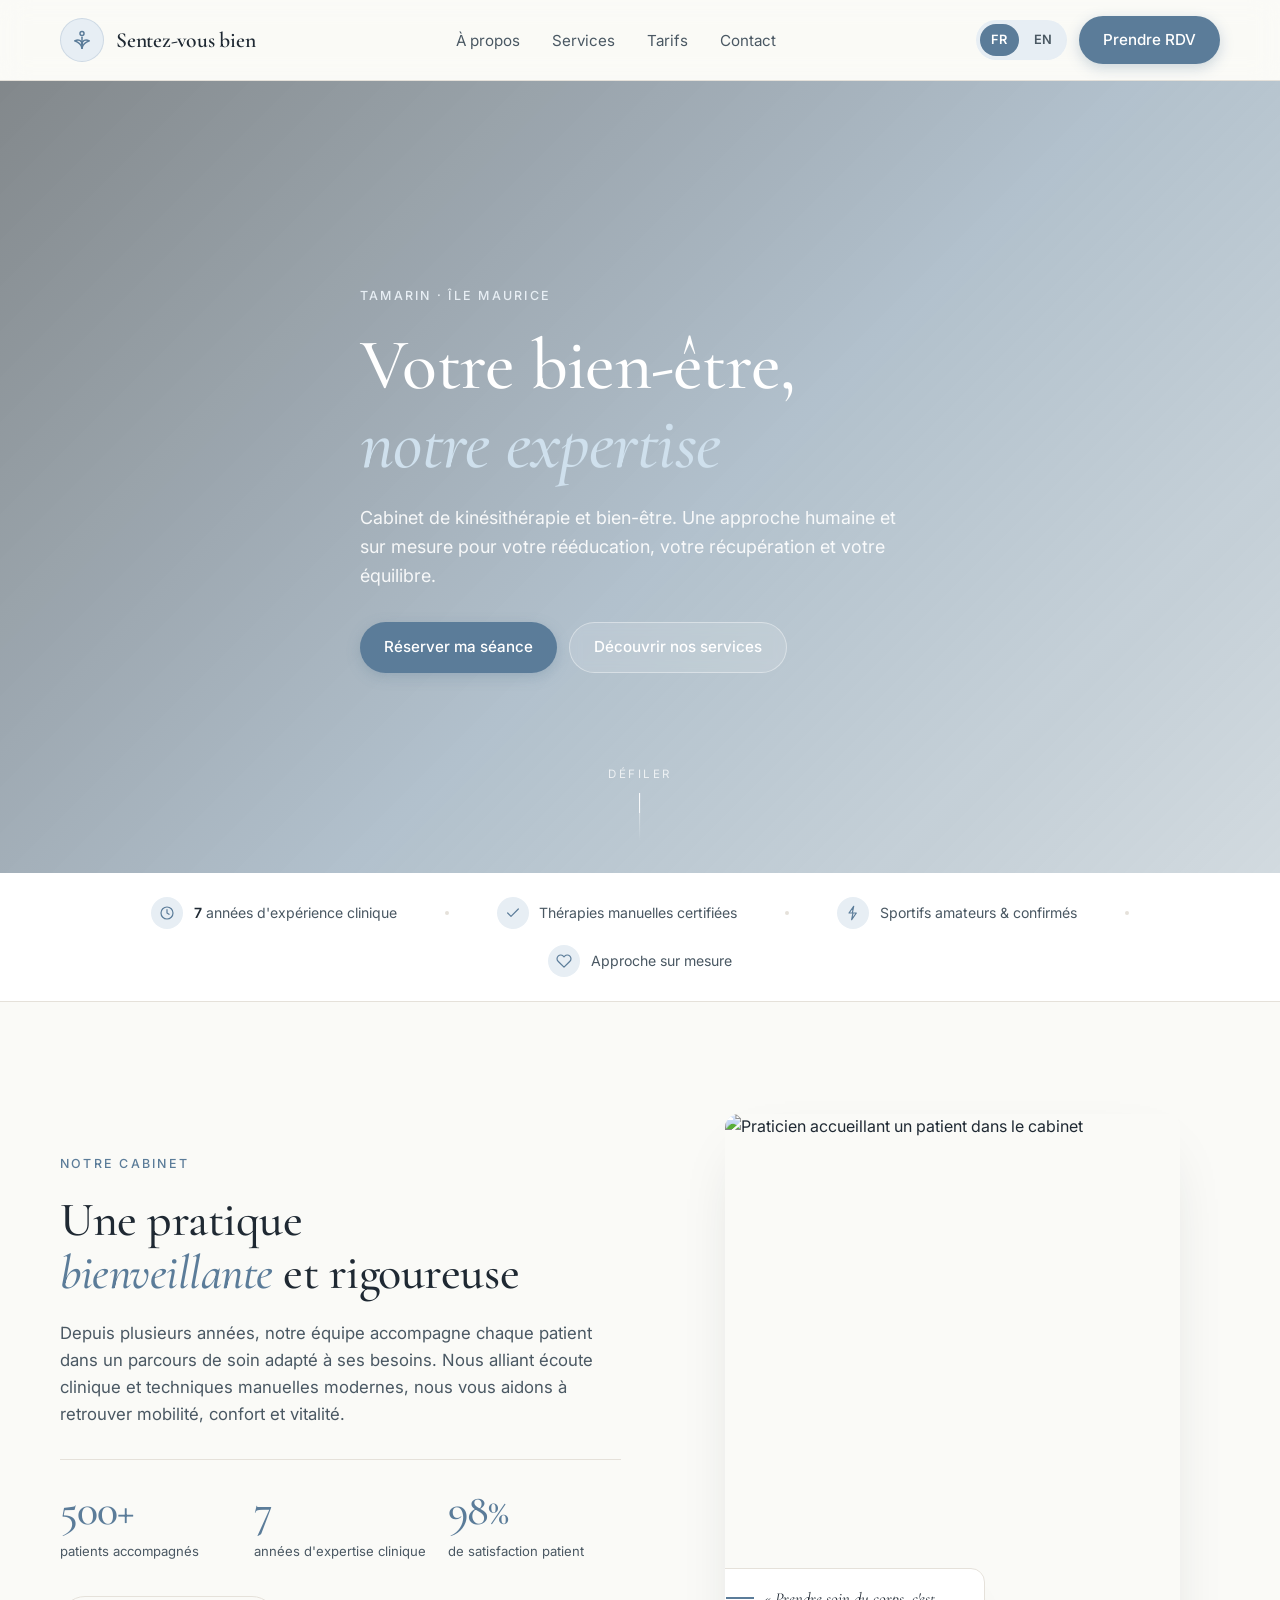
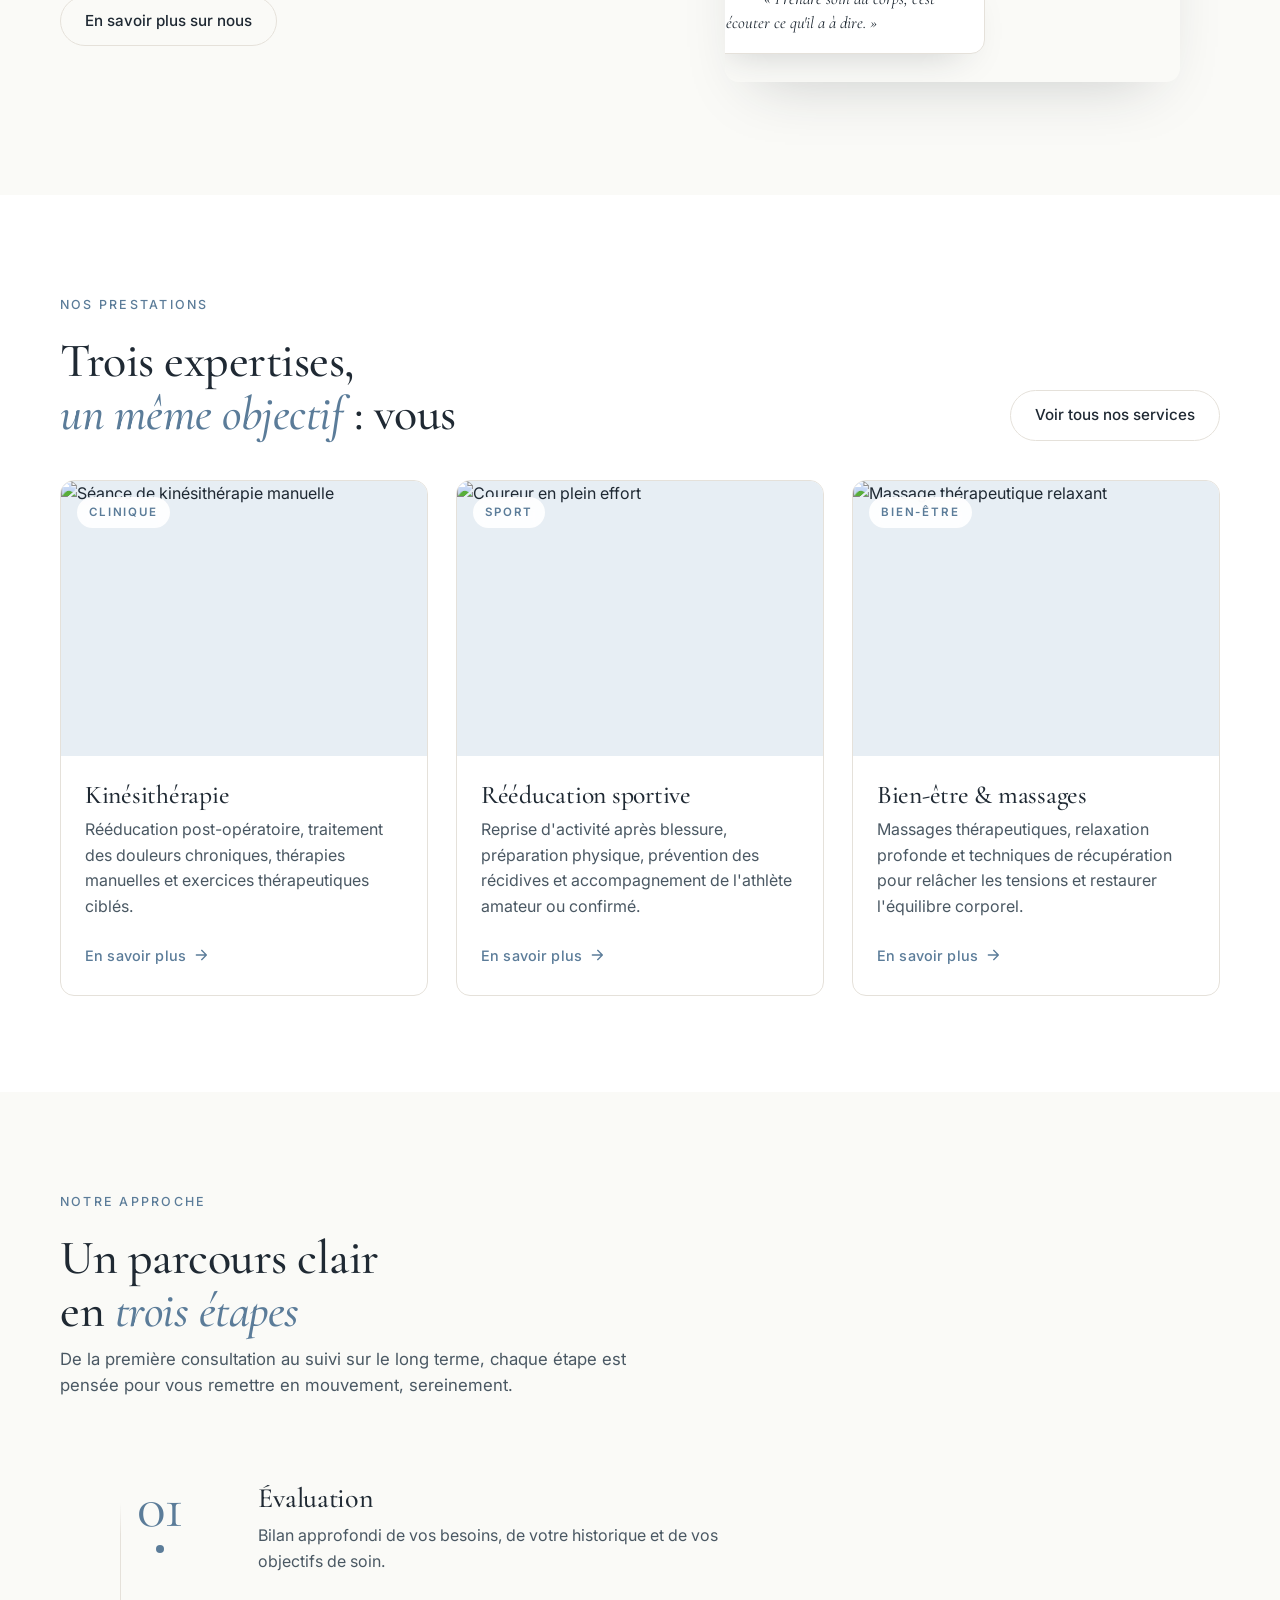
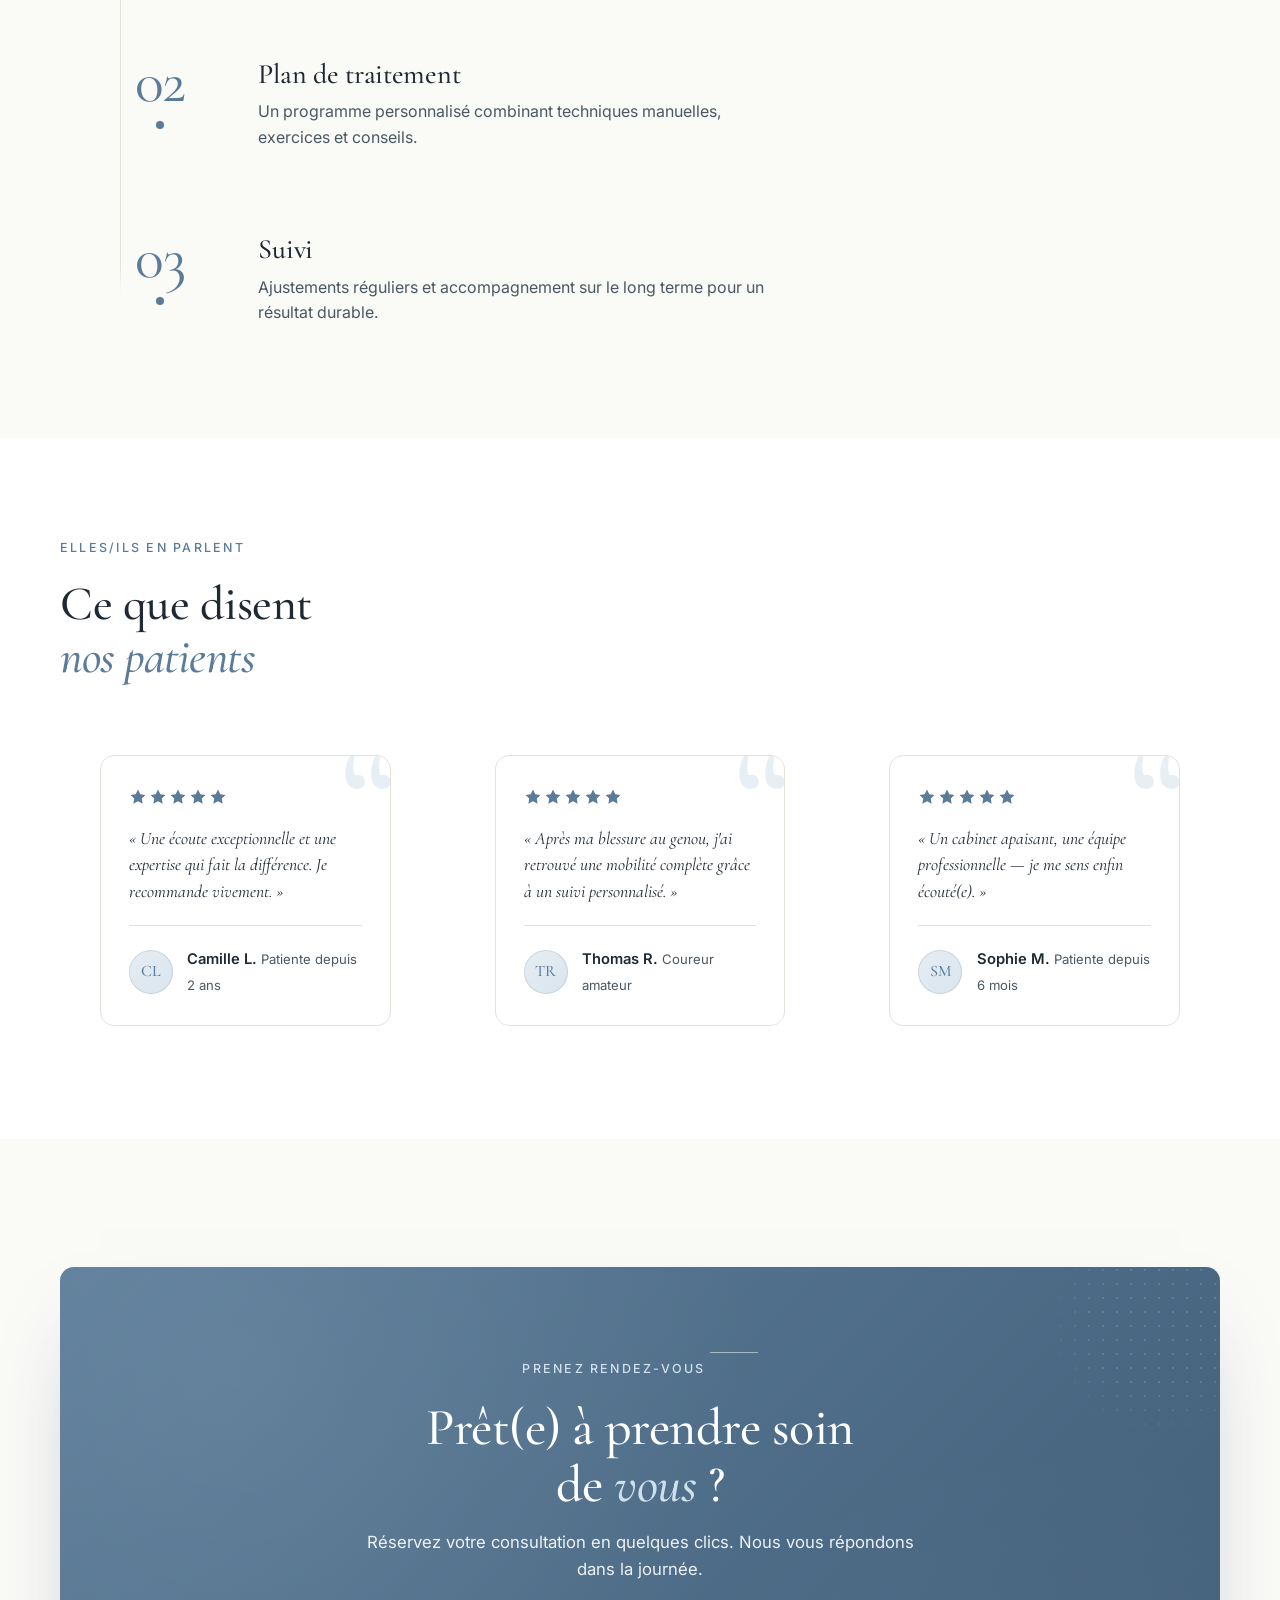
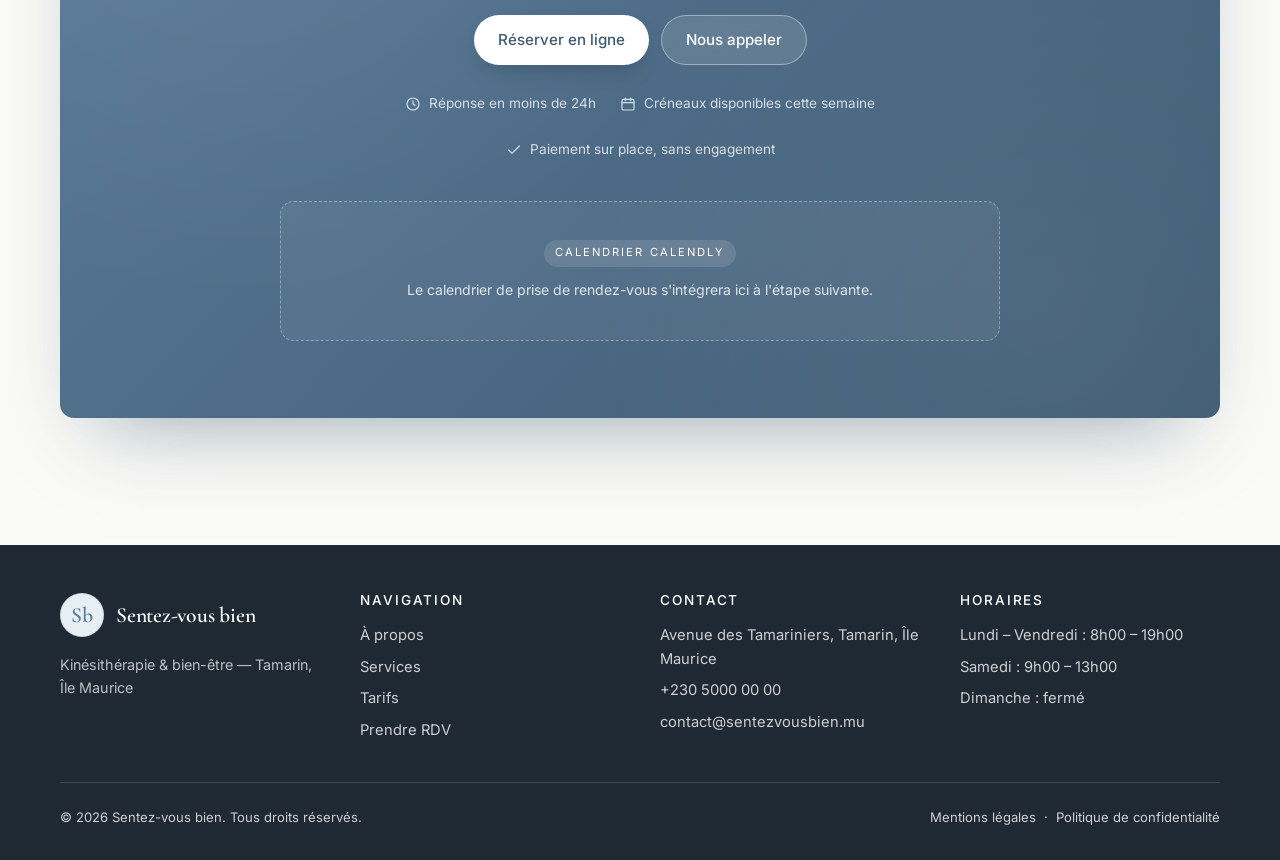
==== commit 19b73b84: "feat(clinique): add scroll-reveal fade-in animations (step 2.8) - New .reveal class: opacity 0 → 1 w" ====
--- a/clinique/index.html
+++ b/clinique/index.html
@@ -148,7 +148,7 @@
   </section>
 
   <!-- ═══════════ TRUST BAR ═══════════ -->
-  <section class="trust-bar" id="trust" aria-label="Points de confiance">
+  <section class="trust-bar reveal" id="trust" aria-label="Points de confiance">
     <div class="container trust-bar__inner">
       <span class="trust-item">
         <span class="trust-item__icon" aria-hidden="true">
@@ -198,7 +198,7 @@
   <!-- ═══════════ ABOUT TEASER ═══════════ -->
   <section class="section about" id="about">
     <div class="container">
-      <div class="about__grid">
+      <div class="about__grid reveal reveal--stagger">
         <div class="about__content">
           <span class="eyebrow" data-i18n="about.eyebrow">Notre cabinet</span>
           <h2 data-i18n="about.title">Une pratique<br><em>bienveillante</em> et rigoureuse</h2>
@@ -243,7 +243,7 @@
   <!-- ═══════════ SERVICES PREVIEW ═══════════ -->
   <section class="section section--alt" id="services">
     <div class="container">
-      <div class="services__head">
+      <div class="services__head reveal">
         <div>
           <span class="eyebrow" data-i18n="services.eyebrow">Nos prestations</span>
           <h2 data-i18n="services.title">Trois expertises,<br><em>un même objectif</em> : vous</h2>
@@ -251,7 +251,7 @@
         <a href="#" class="btn btn--outline" data-i18n="services.btn">Voir tous nos services</a>
       </div>
 
-      <div class="services-grid">
+      <div class="services-grid reveal reveal--stagger">
         <article class="service-card">
           <div class="service-card__media">
             <img src="https://images.unsplash.com/photo-1571902943202-507ec2618e8f?w=900&q=85&fit=crop"
@@ -321,7 +321,7 @@
   <!-- ═══════════ APPROACH ═══════════ -->
   <section class="section" id="approach">
     <div class="container">
-      <div class="approach__head">
+      <div class="approach__head reveal">
         <span class="eyebrow" data-i18n="approach.eyebrow">Notre approche</span>
         <h2 data-i18n="approach.title">Un parcours clair<br>en <em>trois étapes</em></h2>
         <p class="approach__intro" data-i18n="approach.intro">
@@ -330,7 +330,7 @@
         </p>
       </div>
 
-      <ol class="approach__timeline" role="list">
+      <ol class="approach__timeline reveal reveal--stagger" role="list">
         <li class="approach__step">
           <div class="step__marker" aria-hidden="true">
             <span class="step__num" data-i18n="approach.step1.num">01</span>
@@ -376,12 +376,12 @@
   <!-- ═══════════ TESTIMONIALS ═══════════ -->
   <section class="section section--alt" id="testimonials">
     <div class="container">
-      <div class="testimonials__head">
+      <div class="testimonials__head reveal">
         <span class="eyebrow" data-i18n="testimonials.eyebrow">Elles/ils en parlent</span>
         <h2 data-i18n="testimonials.title">Ce que disent<br><em>nos patients</em></h2>
       </div>
 
-      <div class="testimonials-grid">
+      <div class="testimonials-grid reveal reveal--stagger">
         <figure class="testimonial-card">
           <div class="testimonial__rating"
                role="img"
@@ -457,7 +457,7 @@
   <!-- ═══════════ CTA BOOKING (Calendly slot) ═══════════ -->
   <section class="section" id="booking">
     <div class="container">
-      <div class="cta-booking">
+      <div class="cta-booking reveal">
         <div class="cta-booking__inner">
           <span class="eyebrow" data-i18n="cta.eyebrow">Prenez rendez-vous</span>
           <span class="cta-booking__divider" aria-hidden="true"></span>
--- a/clinique/assets/css/style.css
+++ b/clinique/assets/css/style.css
@@ -1017,6 +1017,48 @@
   font-size: 0.82rem;
 }
 
+/* ── Scroll-reveal animations ────────────────────── */
+.reveal {
+  opacity: 0;
+  transform: translateY(24px);
+  transition:
+    opacity 0.75s ease,
+    transform 0.85s cubic-bezier(0.22, 1, 0.36, 1);
+  will-change: opacity, transform;
+}
+.reveal[data-visible="true"] {
+  opacity: 1;
+  transform: none;
+}
+
+/* Stagger direct children by up to 6 items */
+.reveal--stagger > * {
+  opacity: 0;
+  transform: translateY(20px);
+  transition:
+    opacity 0.7s ease,
+    transform 0.75s cubic-bezier(0.22, 1, 0.36, 1);
+}
+.reveal--stagger[data-visible="true"] > * {
+  opacity: 1;
+  transform: none;
+}
+.reveal--stagger[data-visible="true"] > *:nth-child(1) { transition-delay: 0.05s; }
+.reveal--stagger[data-visible="true"] > *:nth-child(2) { transition-delay: 0.15s; }
+.reveal--stagger[data-visible="true"] > *:nth-child(3) { transition-delay: 0.25s; }
+.reveal--stagger[data-visible="true"] > *:nth-child(4) { transition-delay: 0.35s; }
+.reveal--stagger[data-visible="true"] > *:nth-child(5) { transition-delay: 0.45s; }
+.reveal--stagger[data-visible="true"] > *:nth-child(6) { transition-delay: 0.55s; }
+
+@media (prefers-reduced-motion: reduce) {
+  .reveal,
+  .reveal--stagger > * {
+    opacity: 1 !important;
+    transform: none !important;
+    transition: none !important;
+  }
+}
+
 /* ── Responsive ──────────────────────────────────── */
 @media (max-width: 820px) {
   .navbar__links { display: none; }
